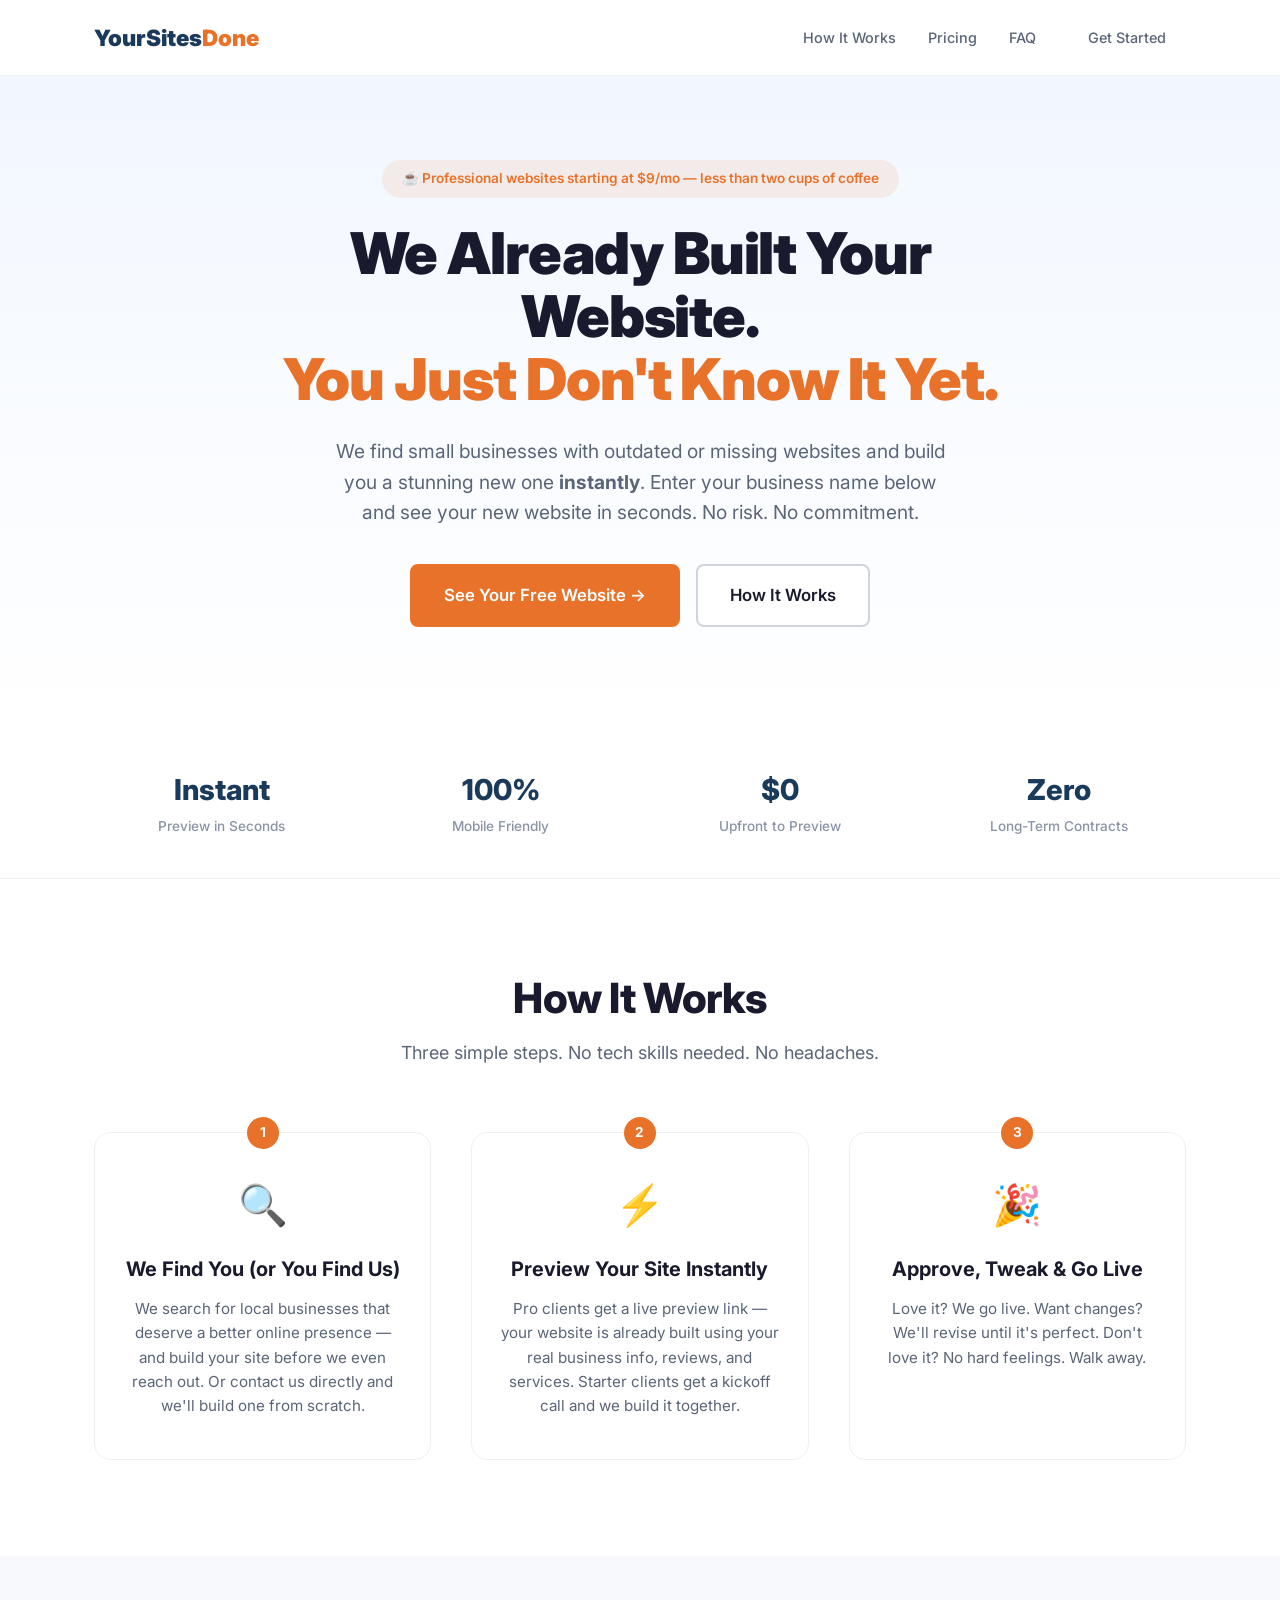
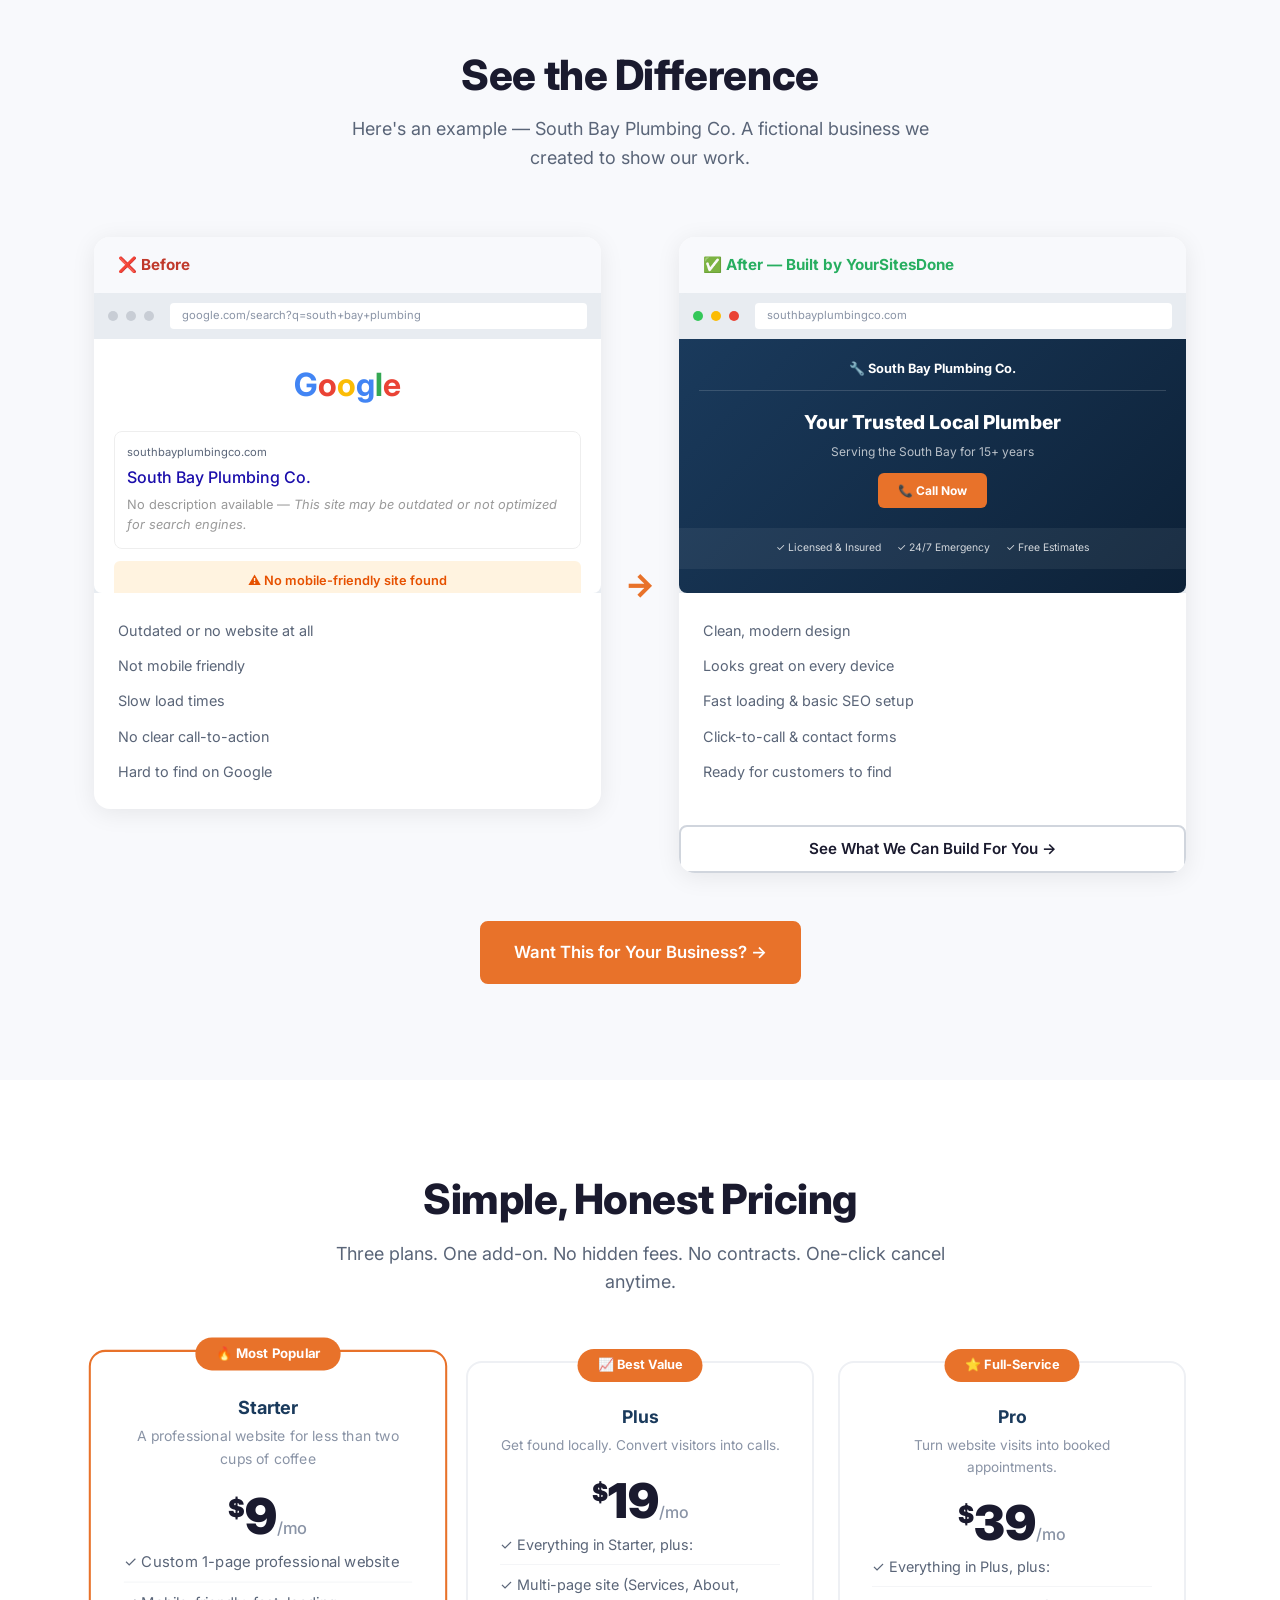
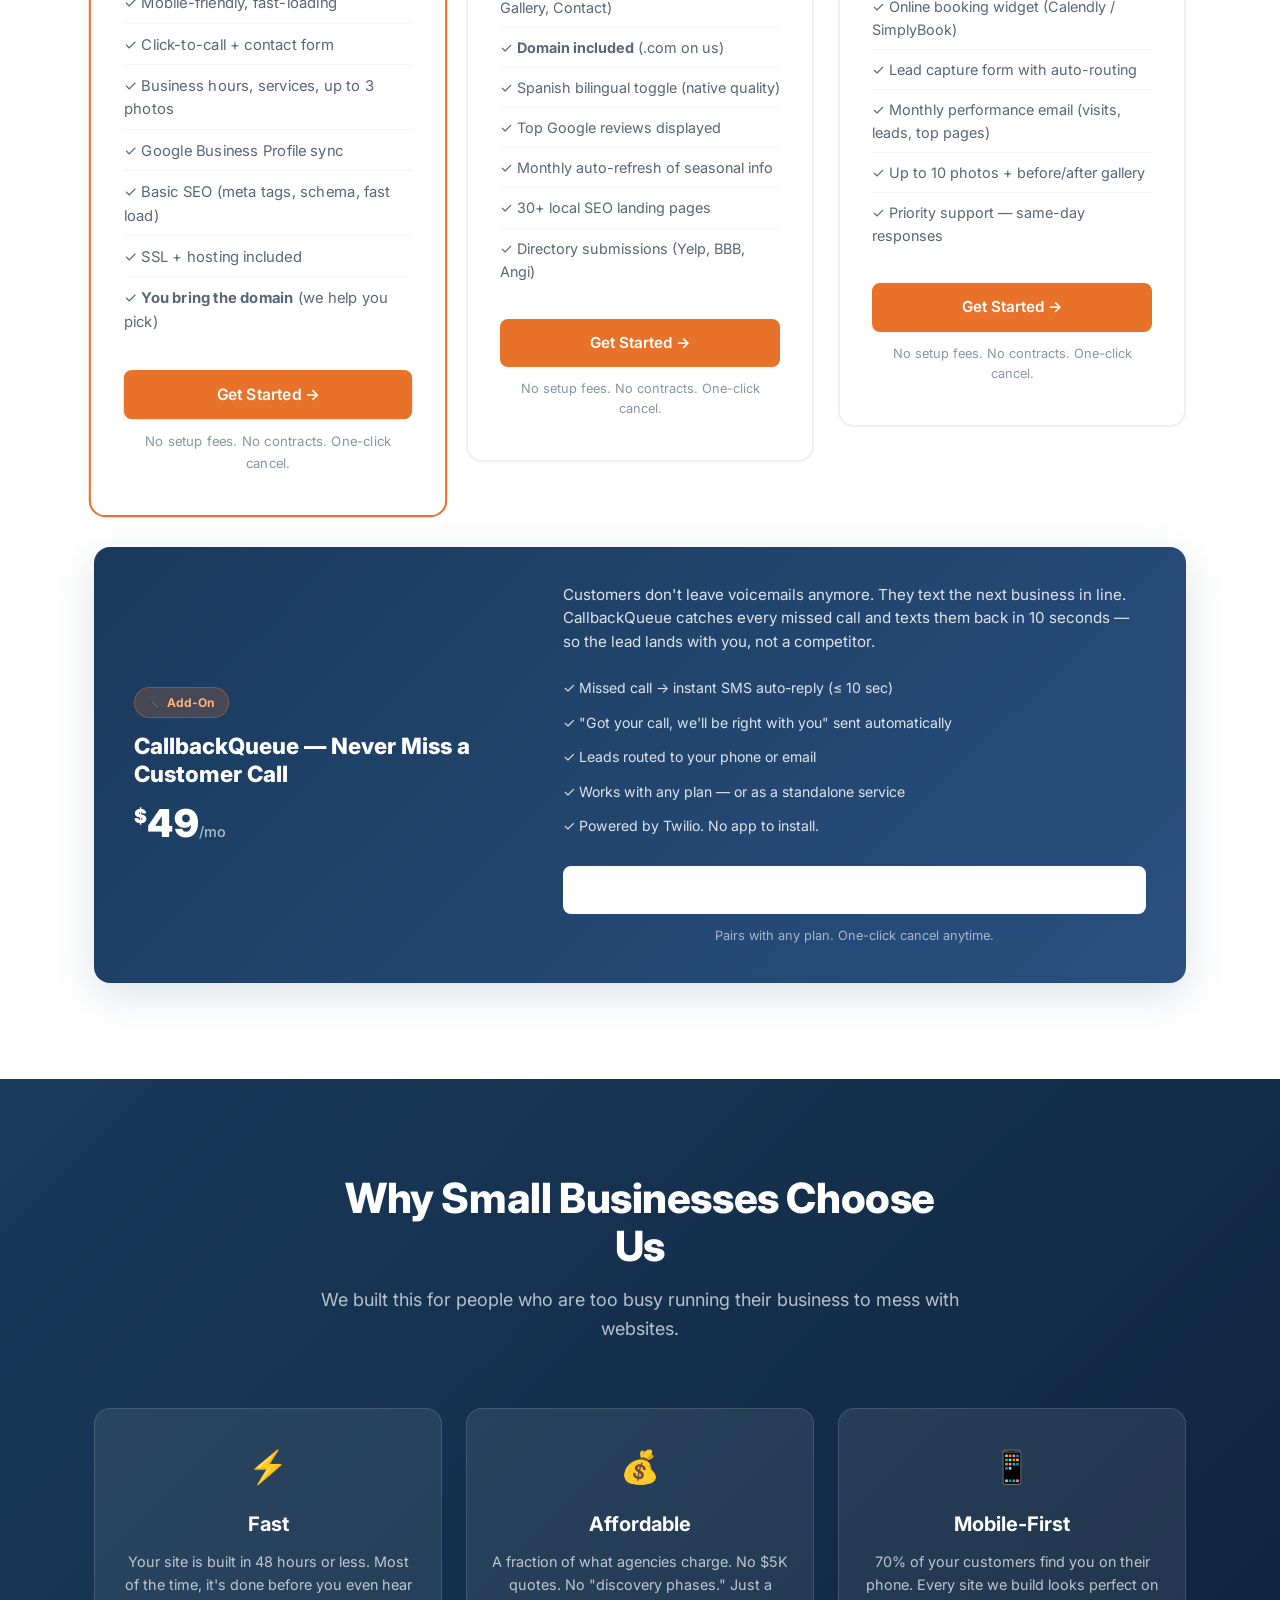
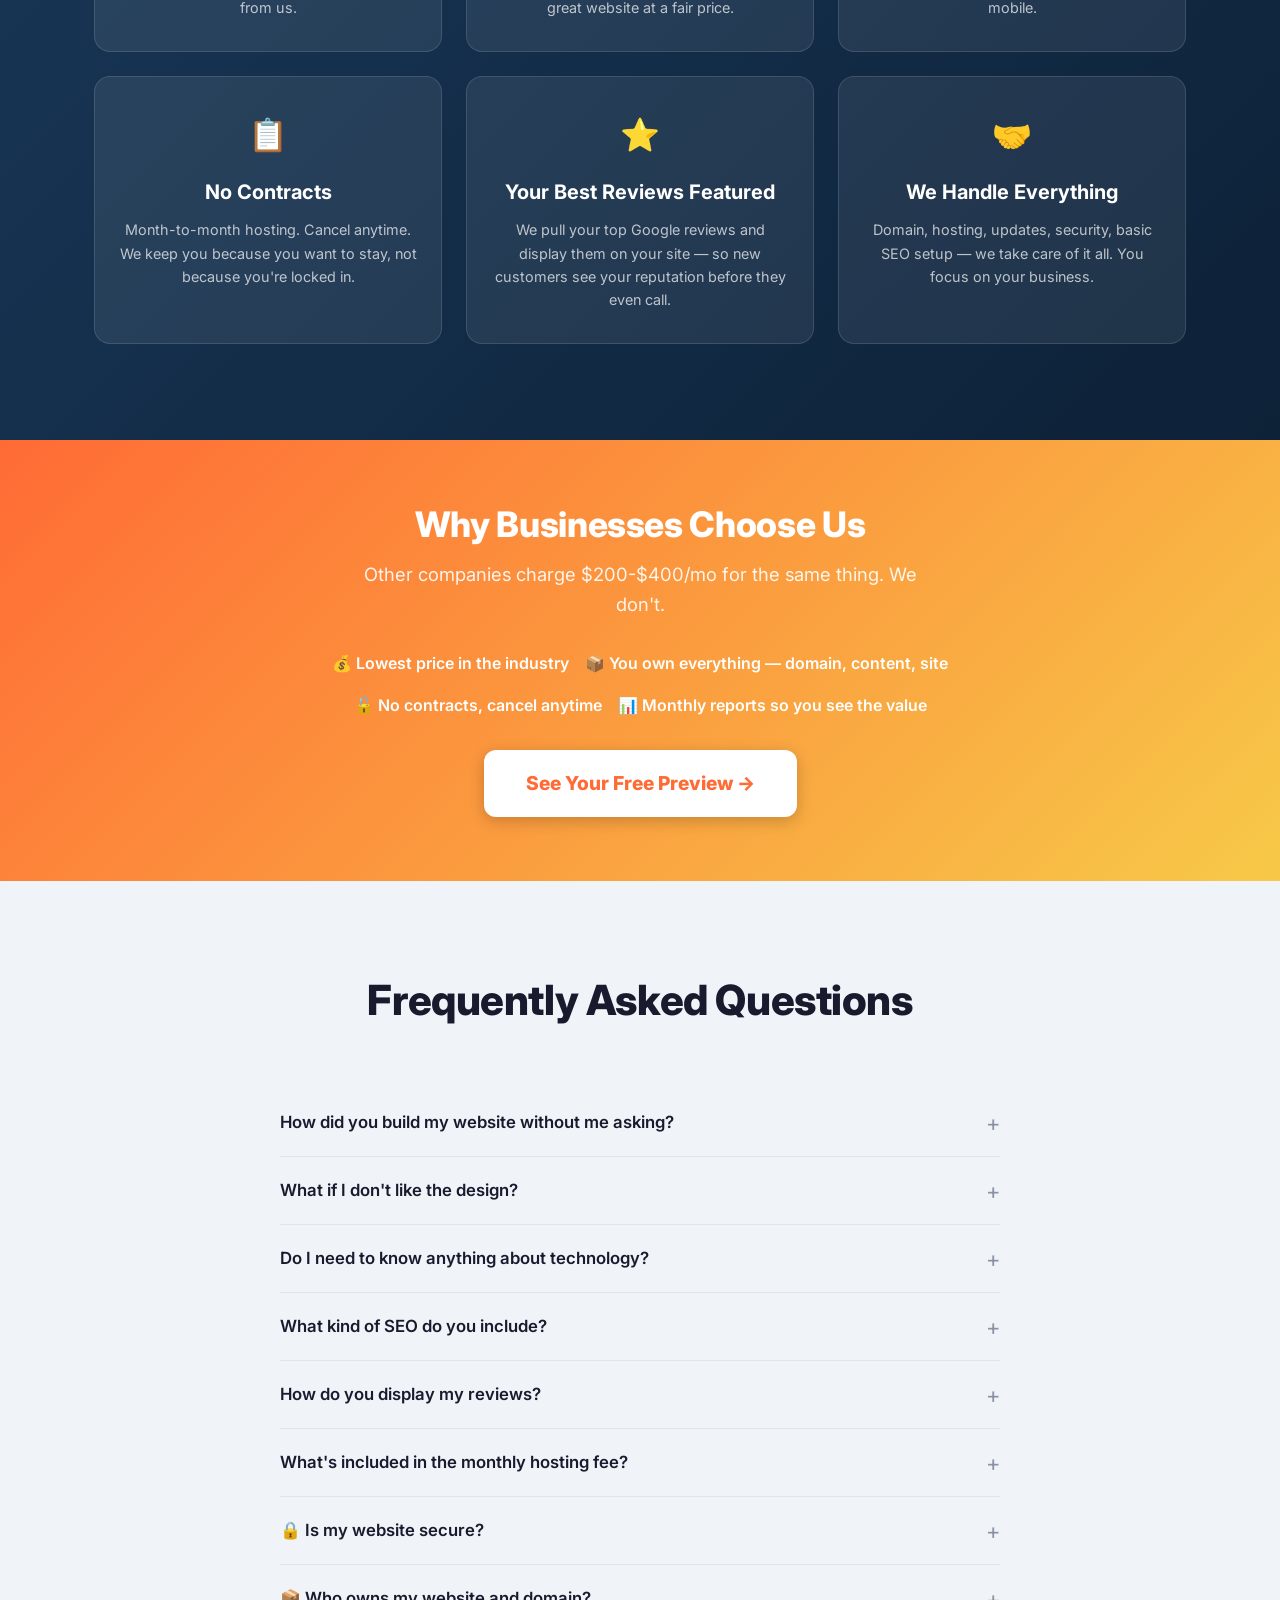
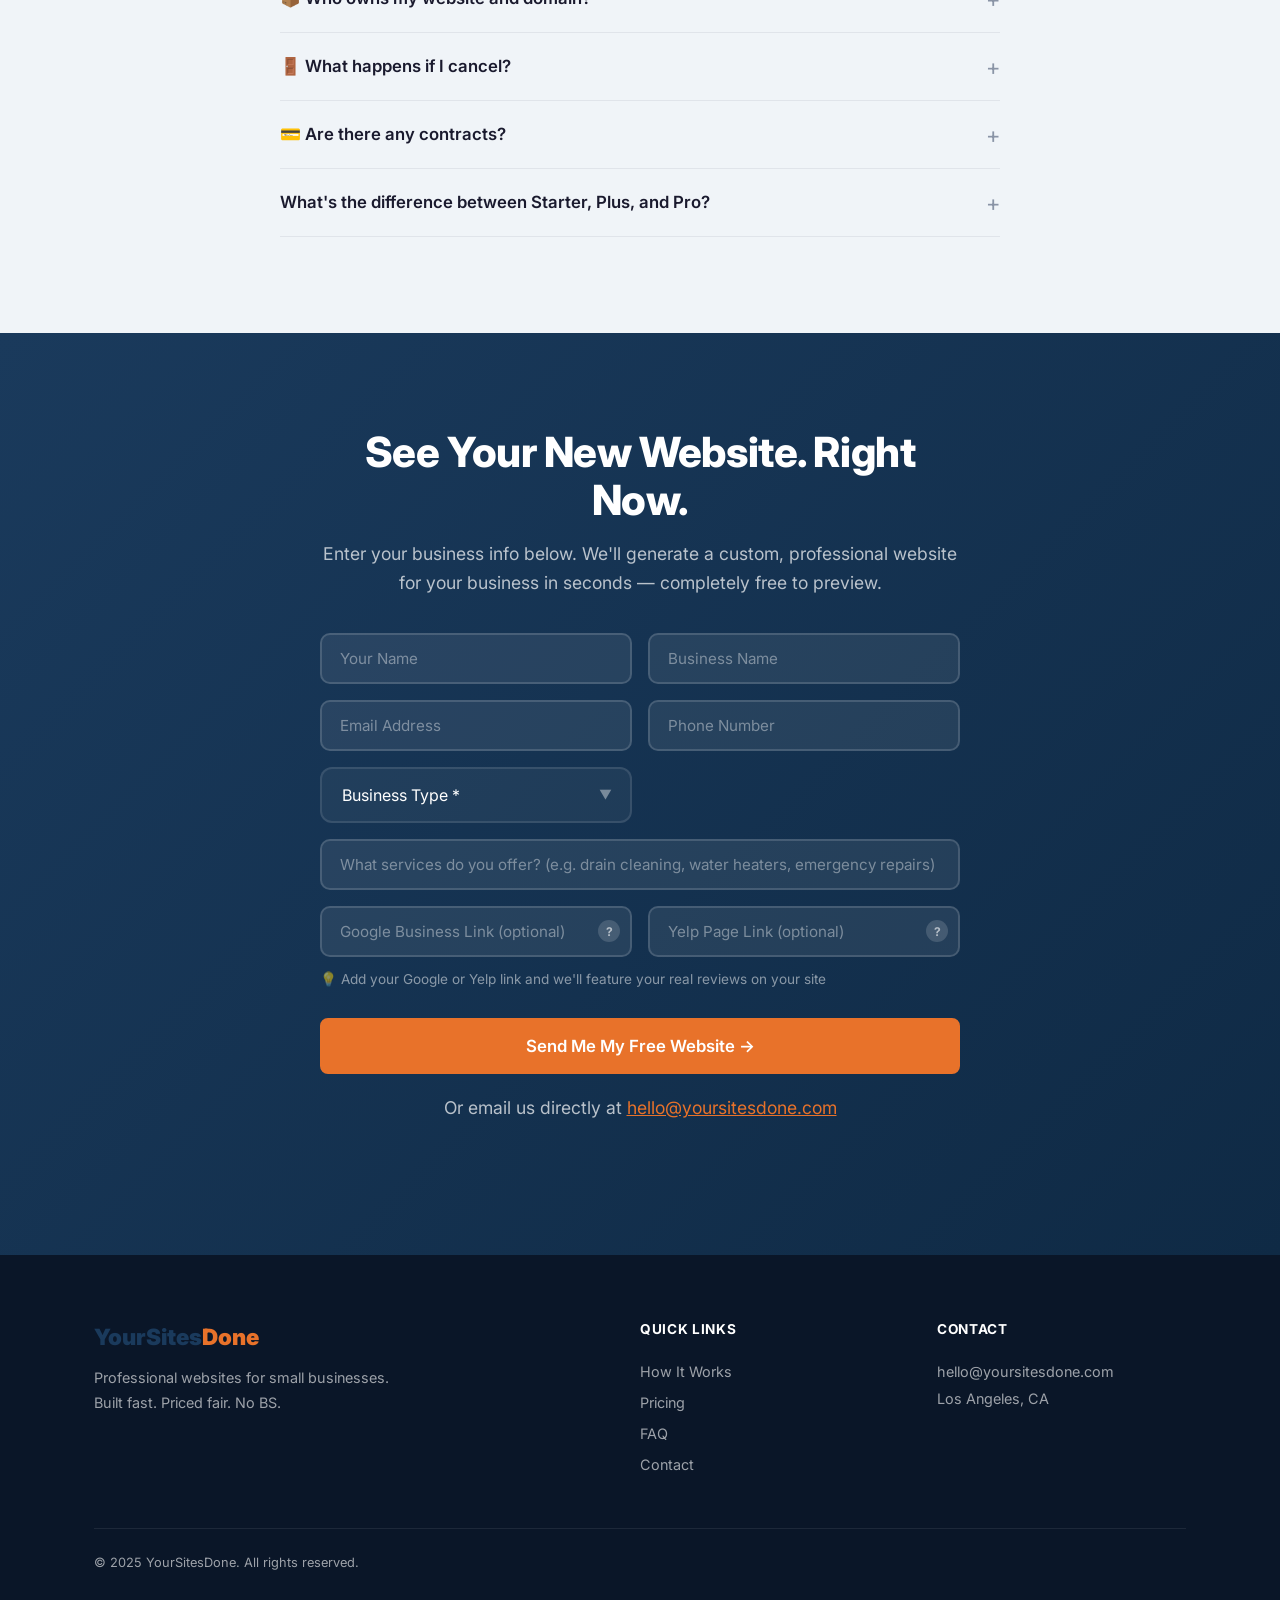
==== index.html @ c2063967 "Pricing refresh: $9 Starter / $19 Plus / $39 Pro + $49 CallbackQueue add-on - Replace old Starter $9" ====
<!DOCTYPE html>
<html lang="en">
<head>
    <meta charset="UTF-8">
    <meta name="viewport" content="width=device-width, initial-scale=1.0">
    <title>YourSitesDone — We Build Websites for Small Businesses</title>
    <meta name="description" content="We find small businesses that need better websites, build them for free, and let you decide. Plans from $9/mo. No contracts.">
    <link rel="icon" type="image/png" href="favicon.png">
    <link rel="icon" type="image/x-icon" href="favicon.ico">
    <link rel="apple-touch-icon" href="apple-touch-icon.png">
    <link rel="preconnect" href="https://fonts.googleapis.com">
    <link rel="preconnect" href="https://fonts.gstatic.com" crossorigin>
    <link href="https://fonts.googleapis.com/css2?family=Inter:wght@400;500;600;700;800;900&display=swap" rel="stylesheet">
    <link rel="stylesheet" href="style.css">
</head>
<body>
    <!-- Nav -->
    <nav class="nav">
        <div class="container nav-inner">
            <a href="#" class="logo">YourSites<span>Done</span></a>
            <div class="nav-links">
                <a href="#how-it-works">How It Works</a>
                <a href="#pricing">Pricing</a>
                <a href="#faq">FAQ</a>
                <a href="#contact" class="btn btn-sm">Get Started</a>
            </div>
            <button class="mobile-toggle" aria-label="Menu">
                <span></span><span></span><span></span>
            </button>
        </div>
    </nav>

    <!-- Hero -->
    <section class="hero">
        <div class="container">
            <div class="hero-content">
                <div class="badge">☕ Professional websites starting at $9/mo — less than two cups of coffee</div>
                <h1>We Already Built Your Website.<br><span class="highlight">You Just Don't Know It Yet.</span></h1>
                <p class="hero-sub">We find small businesses with outdated or missing websites and build you a stunning new one <strong>instantly</strong>. Enter your business name below and see your new website in seconds. No risk. No commitment.</p>
                <div class="hero-ctas">
                    <a href="#contact" class="btn btn-primary btn-lg">See Your Free Website →</a>
                    <a href="#how-it-works" class="btn btn-outline btn-lg">How It Works</a>
                </div>
                <!-- pricing note moved to pricing section -->
            </div>
        </div>
    </section>

    <!-- Social Proof Bar -->
    <section class="proof-bar">
        <div class="container">
            <div class="proof-items">
                <div class="proof-item">
                    <strong>Instant</strong>
                    <span>Preview in Seconds</span>
                </div>
                <div class="proof-item">
                    <strong>100%</strong>
                    <span>Mobile Friendly</span>
                </div>
                <div class="proof-item">
                    <strong>$0</strong>
                    <span>Upfront to Preview</span>
                </div>
                <div class="proof-item">
                    <strong>Zero</strong>
                    <span>Long-Term Contracts</span>
                </div>
            </div>
        </div>
    </section>

    <!-- How It Works -->
    <section id="how-it-works" class="section">
        <div class="container">
            <div class="section-header">
                <h2>How It Works</h2>
                <p>Three simple steps. No tech skills needed. No headaches.</p>
            </div>
            <div class="steps">
                <div class="step">
                    <div class="step-num">1</div>
                    <div class="step-icon">🔍</div>
                    <h3>We Find You (or You Find Us)</h3>
                    <p>We search for local businesses that deserve a better online presence — and build your site before we even reach out. Or contact us directly and we'll build one from scratch.</p>
                </div>
                <div class="step">
                    <div class="step-num">2</div>
                    <div class="step-icon">⚡</div>
                    <h3>Preview Your Site Instantly</h3>
                    <p>Pro clients get a live preview link — your website is already built using your real business info, reviews, and services. Starter clients get a kickoff call and we build it together.</p>
                </div>
                <div class="step">
                    <div class="step-num">3</div>
                    <div class="step-icon">🎉</div>
                    <h3>Approve, Tweak & Go Live</h3>
                    <p>Love it? We go live. Want changes? We'll revise until it's perfect. Don't love it? No hard feelings. Walk away.</p>
                </div>
            </div>
        </div>
    </section>

    <!-- Before / After -->
    <section id="example" class="section section-dark">
        <div class="container">
            <div class="section-header">
                <h2>See the Difference</h2>
                <p>Here's an example — South Bay Plumbing Co. A fictional business we created to show our work.</p>
            </div>
            <div class="before-after">
                <div class="ba-card ba-before">
                    <div class="ba-label">❌ Before</div>
                    <div class="ba-preview">
                        <div class="ba-mock-browser">
                            <div class="mock-browser-bar">
                                <span class="mock-dot"></span><span class="mock-dot"></span><span class="mock-dot"></span>
                                <div class="mock-url">google.com/search?q=south+bay+plumbing</div>
                            </div>
                            <div class="mock-browser-body mock-google">
                                <div class="mock-google-logo">G<span style="color:#EA4335">o</span><span style="color:#FBBC05">o</span><span style="color:#4285F4">g</span><span style="color:#34A853">l</span><span style="color:#EA4335">e</span></div>
                                <div class="mock-search-result">
                                    <div class="mock-result-url">southbayplumbingco.com</div>
                                    <div class="mock-result-title">South Bay Plumbing Co.</div>
                                    <div class="mock-result-desc" style="color:#999">No description available — <em>This site may be outdated or not optimized for search engines.</em></div>
                                </div>
                                <div class="mock-no-site-box">
                                    <span>⚠️</span> No mobile-friendly site found
                                </div>
                            </div>
                        </div>
                    </div>
                    <ul class="ba-list">
                        <li>Outdated or no website at all</li>
                        <li>Not mobile friendly</li>
                        <li>Slow load times</li>
                        <li>No clear call-to-action</li>
                        <li>Hard to find on Google</li>
                    </ul>
                </div>
                <div class="ba-arrow">→</div>
                <div class="ba-card ba-after">
                    <div class="ba-label">✅ After — Built by YourSitesDone</div>
                    <div class="ba-preview">
                        <div class="ba-mock-browser">
                            <div class="mock-browser-bar">
                                <span class="mock-dot" style="background:#34C759"></span><span class="mock-dot" style="background:#FBBC05"></span><span class="mock-dot" style="background:#EA4335"></span>
                                <div class="mock-url">southbayplumbingco.com</div>
                            </div>
                            <div class="mock-browser-body mock-newsite">
                                <div class="mock-site-hero">
                                    <div class="mock-site-nav">🔧 South Bay Plumbing Co.</div>
                                    <h4>Your Trusted Local Plumber</h4>
                                    <p>Serving the South Bay for 15+ years</p>
                                    <span class="mock-site-btn">📞 Call Now</span>
                                </div>
                                <div class="mock-site-features">
                                    <span>✓ Licensed & Insured</span>
                                    <span>✓ 24/7 Emergency</span>
                                    <span>✓ Free Estimates</span>
                                </div>
                            </div>
                        </div>
                    </div>
                    <ul class="ba-list">
                        <li>Clean, modern design</li>
                        <li>Looks great on every device</li>
                        <li>Fast loading & basic SEO setup</li>
                        <li>Click-to-call & contact forms</li>
                        <li>Ready for customers to find</li>
                    </ul>
                    <a href="#contact" class="btn btn-outline btn-block" style="margin-top:1rem">See What We Can Build For You →</a>
                </div>
            </div>
            <div class="ba-cta">
                <a href="#contact" class="btn btn-primary btn-lg">Want This for Your Business? →</a>
            </div>
        </div>
    </section>

    <!-- Pricing -->
    <section id="pricing" class="section">
        <div class="container">
            <div class="section-header">
                <h2>Simple, Honest Pricing</h2>
                <p>Three plans. One add-on. No hidden fees. No contracts. One-click cancel anytime.</p>
            </div>
            <div class="pricing-grid">
                <div class="price-card featured">
                    <div class="price-badge">🔥 Most Popular</div>
                    <div class="price-tier">Starter</div>
                    <div class="price-desc">A professional website for less than two cups of coffee</div>
                    <div class="price-amount"><span class="dollar">$</span>9<span class="once">/mo</span></div>
                    <ul class="price-features">
                        <li>✓ Custom 1-page professional website</li>
                        <li>✓ Mobile-friendly, fast-loading</li>
                        <li>✓ Click-to-call + contact form</li>
                        <li>✓ Business hours, services, up to 3 photos</li>
                        <li>✓ Google Business Profile sync</li>
                        <li>✓ Basic SEO (meta tags, schema, fast load)</li>
                        <li>✓ SSL + hosting included</li>
                        <li>✓ <strong>You bring the domain</strong> (we help you pick)</li>
                    </ul>
                    <a href="https://buy.stripe.com/fZudR1eDng9h3D1fwA5Ne09" class="btn btn-primary btn-block" data-plan="starter">Get Started →</a>
                    <p class="price-note">No setup fees. No contracts. One-click cancel.</p>
                </div>
                <div class="price-card">
                    <div class="price-badge">📈 Best Value</div>
                    <div class="price-tier">Plus</div>
                    <div class="price-desc">Get found locally. Convert visitors into calls.</div>
                    <div class="price-amount"><span class="dollar">$</span>19<span class="once">/mo</span></div>
                    <ul class="price-features">
                        <li>✓ Everything in Starter, plus:</li>
                        <li>✓ Multi-page site (Services, About, Gallery, Contact)</li>
                        <li>✓ <strong>Domain included</strong> (.com on us)</li>
                        <li>✓ Spanish bilingual toggle (native quality)</li>
                        <li>✓ Top Google reviews displayed</li>
                        <li>✓ Monthly auto-refresh of seasonal info</li>
                        <li>✓ 30+ local SEO landing pages</li>
                        <li>✓ Directory submissions (Yelp, BBB, Angi)</li>
                    </ul>
                    <a href="#contact" class="btn btn-primary btn-block" data-plan="plus">Get Started →</a>
                    <p class="price-note">No setup fees. No contracts. One-click cancel.</p>
                </div>
                <div class="price-card">
                    <div class="price-badge">⭐ Full-Service</div>
                    <div class="price-tier">Pro</div>
                    <div class="price-desc">Turn website visits into booked appointments.</div>
                    <div class="price-amount"><span class="dollar">$</span>39<span class="once">/mo</span></div>
                    <ul class="price-features">
                        <li>✓ Everything in Plus, plus:</li>
                        <li>✓ Online booking widget (Calendly / SimplyBook)</li>
                        <li>✓ Lead capture form with auto-routing</li>
                        <li>✓ Monthly performance email (visits, leads, top pages)</li>
                        <li>✓ Up to 10 photos + before/after gallery</li>
                        <li>✓ Priority support — same-day responses</li>
                    </ul>
                    <a href="#contact" class="btn btn-primary btn-block" data-plan="pro">Get Started →</a>
                    <p class="price-note">No setup fees. No contracts. One-click cancel.</p>
                </div>
            </div>

            <!-- Add-on: CallbackQueue -->
            <div class="addon-card">
                <div class="addon-header">
                    <div class="addon-badge">📞 Add-On</div>
                    <div class="addon-title">CallbackQueue — Never Miss a Customer Call</div>
                    <div class="addon-amount"><span class="dollar">$</span>49<span class="once">/mo</span></div>
                </div>
                <div class="addon-body">
                    <p class="addon-desc">Customers don't leave voicemails anymore. They text the next business in line. CallbackQueue catches every missed call and texts them back in 10 seconds — so the lead lands with you, not a competitor.</p>
                    <ul class="addon-features">
                        <li>✓ Missed call → instant SMS auto-reply (≤ 10 sec)</li>
                        <li>✓ "Got your call, we'll be right with you" sent automatically</li>
                        <li>✓ Leads routed to your phone or email</li>
                        <li>✓ Works with any plan — or as a standalone service</li>
                        <li>✓ Powered by Twilio. No app to install.</li>
                    </ul>
                    <a href="#contact" class="btn btn-outline btn-block" data-plan="callbackqueue">Add CallbackQueue →</a>
                    <p class="price-note">Pairs with any plan. One-click cancel anytime.</p>
                </div>
            </div>
        </div>
    </section>

    <!-- Why Us -->
    <section class="section section-blue">
        <div class="container">
            <div class="section-header light">
                <h2>Why Small Businesses Choose Us</h2>
                <p>We built this for people who are too busy running their business to mess with websites.</p>
            </div>
            <div class="why-grid">
                <div class="why-card">
                    <div class="why-icon">⚡</div>
                    <h3>Fast</h3>
                    <p>Your site is built in 48 hours or less. Most of the time, it's done before you even hear from us.</p>
                </div>
                <div class="why-card">
                    <div class="why-icon">💰</div>
                    <h3>Affordable</h3>
                    <p>A fraction of what agencies charge. No $5K quotes. No "discovery phases." Just a great website at a fair price.</p>
                </div>
                <div class="why-card">
                    <div class="why-icon">📱</div>
                    <h3>Mobile-First</h3>
                    <p>70% of your customers find you on their phone. Every site we build looks perfect on mobile.</p>
                </div>
                <div class="why-card">
                    <div class="why-icon">📋</div>
                    <h3>No Contracts</h3>
                    <p>Month-to-month hosting. Cancel anytime. We keep you because you want to stay, not because you're locked in.</p>
                </div>
                <div class="why-card">
                    <div class="why-icon">⭐</div>
                    <h3>Your Best Reviews Featured</h3>
                    <p>We pull your top Google reviews and display them on your site — so new customers see your reputation before they even call.</p>
                </div>
                <div class="why-card">
                    <div class="why-icon">🤝</div>
                    <h3>We Handle Everything</h3>
                    <p>Domain, hosting, updates, security, basic SEO setup — we take care of it all. You focus on your business.</p>
                </div>
            </div>
        </div>
    </section>

    <!-- Why YSD -->
    <section class="section section-cta" id="why-ysd" style="background: linear-gradient(135deg, #ff6b35 0%, #f7c948 100%); padding: 4rem 0;">
        <div class="container">
            <div style="text-align:center; max-width: 800px; margin: 0 auto;">
                <h2 style="color: #fff; font-size: 2.2rem; margin-bottom: 1rem;">Why Businesses Choose Us</h2>
                <p style="color: rgba(255,255,255,0.9); font-size: 1.15rem; max-width: 600px; margin: 0 auto 2rem;">Other companies charge $200-$400/mo for the same thing. We don't.</p>

                <ul style="list-style: none; padding: 0; display: flex; flex-wrap: wrap; justify-content: center; gap: 1rem; margin-bottom: 2rem;">
                    <li style="color: #fff; font-weight: 600; font-size: 1rem;">💰 Lowest price in the industry</li>
                    <li style="color: #fff; font-weight: 600; font-size: 1rem;">📦 You own everything — domain, content, site</li>
                    <li style="color: #fff; font-weight: 600; font-size: 1rem;">🔓 No contracts, cancel anytime</li>
                    <li style="color: #fff; font-weight: 600; font-size: 1rem;">📊 Monthly reports so you see the value</li>
                </ul>

                <a href="#contact" class="btn btn-lg" style="background: #fff; color: #ff6b35; font-weight: 800; font-size: 1.2rem; padding: 1rem 2.5rem; border-radius: 12px; text-decoration: none; display: inline-block; box-shadow: 0 4px 16px rgba(0,0,0,0.2);">See Your Free Preview →</a>
            </div>
        </div>
    </section>

    <!-- FAQ -->
    <section id="faq" class="section section-light">
        <div class="container">
            <div class="section-header">
                <h2>Frequently Asked Questions</h2>
            </div>
            <div class="faq-list">
                <div class="faq-item">
                    <button class="faq-q">How did you build my website without me asking?</button>
                    <div class="faq-a">
                        <p>We use publicly available information — your business name, address, phone number, services, and photos — to build a professional site. Think of it as a free sample. If you love it, it's yours. If not, no worries.</p>
                    </div>
                </div>
                <div class="faq-item">
                    <button class="faq-q">What if I don't like the design?</button>
                    <div class="faq-a">
                        <p>We'll revise it until you're happy. Every plan includes revisions before you go live. We want you to love your site.</p>
                    </div>
                </div>
                <div class="faq-item">
                    <button class="faq-q">Do I need to know anything about technology?</button>
                    <div class="faq-a">
                        <p>Nope. We handle absolutely everything — domain, hosting, email, updates, security. You just tell us if you want to change anything and we do it.</p>
                    </div>
                </div>
                <div class="faq-item">
                    <button class="faq-q">What kind of SEO do you include?</button>
                    <div class="faq-a">
                        <p>We set up the fundamentals: proper meta tags, mobile-friendly design, fast load times, and Google Business profile optimization. This gives you a solid foundation to be found locally. We don't run ongoing SEO campaigns — but for most small businesses, getting the basics right makes a huge difference.</p>
                    </div>
                </div>
                <div class="faq-item">
                    <button class="faq-q">How do you display my reviews?</button>
                    <div class="faq-a">
                        <p>We pull your best Google reviews and feature them right on your website. Starter plan auto-displays your top 5-star reviews. Pro plan lets you hand-pick exactly which reviews to show.</p>
                    </div>
                </div>
                <div class="faq-item">
                    <button class="faq-q">What's included in the monthly hosting fee?</button>
                    <div class="faq-a">
                        <p>Hosting, SSL security certificate, uptime monitoring, backups, basic content updates, and ongoing support. Everything you need to keep your site running smoothly.</p>
                    </div>
                </div>
                <div class="faq-item">
                    <button class="faq-q">🔒 Is my website secure?</button>
                    <div class="faq-a">
                        <p>Yes. Every site includes SSL encryption (the padlock in your browser) and is hosted on enterprise-grade infrastructure. We don't store your customers' data on the site — contact form submissions go straight to your email.</p>
                    </div>
                </div>
                <div class="faq-item">
                    <button class="faq-q">📦 Who owns my website and domain?</button>
                    <div class="faq-a">
                        <p><strong>You do.</strong> Your domain, your content, your Google Business listing — everything is in your name. If you brought your own domain, it stays yours. If we registered one for you, we transfer it to your name.</p>
                    </div>
                </div>
                <div class="faq-item">
                    <button class="faq-q">🚪 What happens if I cancel?</button>
                    <div class="faq-a">
                        <p>We export your full site files and content and hand everything over. Your domain transfers back to you. You can take it to any developer. <strong>No hostage games, no lock-in, no disappearing websites.</strong> We'd rather earn your business every month than trap you into staying.</p>
                    </div>
                </div>
                <div class="faq-item">
                    <button class="faq-q">💳 Are there any contracts?</button>
                    <div class="faq-a">
                        <p>No contracts. Month-to-month. Cancel anytime with no fees. We believe if you're paying us, it should be because we're earning it — not because you're locked in.</p>
                    </div>
                </div>
                <div class="faq-item">
                    <button class="faq-q">What's the difference between Starter, Plus, and Pro?</button>
                    <div class="faq-a">
                        <p><strong>Starter ($9/mo)</strong> — a single-page professional website with mobile design, contact form, click-to-call, business hours, up to 3 photos, Google Business Profile sync, basic SEO, and SSL hosting. You bring your own domain (we'll help you pick one for ~$11/yr from Namecheap).</p>
                        <p><strong>Plus ($19/mo)</strong> — everything in Starter, plus a multi-page site (Services, About, Gallery, Contact), domain included, Spanish bilingual toggle, top Google reviews displayed, monthly auto-refresh of seasonal info, 30+ local SEO landing pages, and directory submissions (Yelp, BBB, Angi).</p>
                        <p><strong>Pro ($39/mo)</strong> — everything in Plus, plus online booking widget (Calendly or SimplyBook), lead capture form with auto-routing, monthly performance email (visits, leads, top pages), up to 10 photos with before/after gallery, and priority same-day support.</p>
                        <p><strong>CallbackQueue ($49/mo, optional add-on)</strong> — a separate service that catches missed calls and texts customers back in 10 seconds. Pairs with any plan or works standalone.</p>
                    </div>
                </div>
            </div>
        </div>
    </section>

    <!-- CTA -->
    <section id="contact" class="section section-cta">
        <div class="container">
            <div class="cta-content">
                <div id="planBanner" style="display:none;background:rgba(249,115,22,0.15);border:2px solid #f97316;border-radius:12px;padding:16px 24px;margin-bottom:24px;text-align:center;">
                    <p id="planBannerText" style="font-size:1.1rem;font-weight:700;color:#f97316;margin:0;"></p>
                </div>
                <h2 id="formHeading">See Your New Website. Right Now.</h2>
                <p id="formSubheading">Enter your business info below. We'll generate a custom, professional website for your business in seconds — completely free to preview.</p>
                <form class="contact-form" id="contactForm">
                    <div class="form-row">
                        <input type="text" name="name" placeholder="Your Name" required>
                        <input type="text" name="business" placeholder="Business Name" required>
                    </div>
                    <div class="form-row">
                        <input type="email" name="email" placeholder="Email Address" required>
                        <input type="tel" name="phone" placeholder="Phone Number" required>
                    </div>
                    <div class="form-row">
                        <div style="position:relative;width:100%">
                            <select name="business_type" required style="width:100%;padding:1rem 1.25rem;border:2px solid rgba(255,255,255,0.1);border-radius:12px;background:rgba(255,255,255,0.05);color:#fff;font-size:1rem;font-family:inherit;appearance:none;-webkit-appearance:none;cursor:pointer;">
                                <option value="" disabled selected style="color:#999">Business Type *</option>
                                <option value="Auto Repair">Auto Repair / Mechanic</option>
                                <option value="Carpet Cleaning">Carpet Cleaning</option>
                                <option value="Catering">Catering</option>
                                <option value="Cleaning">Cleaning / Janitorial</option>
                                <option value="Concrete">Concrete / Masonry</option>
                                <option value="Contractor">Contractor / General</option>
                                <option value="Deck & Patio">Deck & Patio</option>
                                <option value="Demolition">Demolition</option>
                                <option value="Drywall">Drywall</option>
                                <option value="Electrical">Electrical</option>
                                <option value="Fencing">Fencing</option>
                                <option value="Flooring">Flooring</option>
                                <option value="Garage Door">Garage Door</option>
                                <option value="Glass & Window">Glass & Window</option>
                                <option value="Gutter">Gutter Cleaning / Install</option>
                                <option value="Handyman">Handyman</option>
                                <option value="Hauling & Junk Removal">Hauling & Junk Removal</option>
                                <option value="HVAC">HVAC</option>
                                <option value="Insulation">Insulation</option>
                                <option value="Landscaping">Landscaping / Lawn Care</option>
                                <option value="Locksmith">Locksmith</option>
                                <option value="Moving">Moving Company</option>
                                <option value="Painting">Painting</option>
                                <option value="Pest Control">Pest Control</option>
                                <option value="Plumbing">Plumbing</option>
                                <option value="Pool Service">Pool Service</option>
                                <option value="Pressure Washing">Pressure Washing</option>
                                <option value="Remodeling">Remodeling / Renovation</option>
                                <option value="Roofing">Roofing</option>
                                <option value="Security">Security / Alarm</option>
                                <option value="Solar">Solar</option>
                                <option value="Tree Service">Tree Service</option>
                                <option value="Towing">Towing</option>
                                <option value="Welding">Welding</option>
                                <option value="Window Tinting">Window Tinting</option>
                                <option value="Other">Other</option>
                            </select>
                            <span style="position:absolute;right:1.25rem;top:50%;transform:translateY(-50%);color:rgba(255,255,255,0.4);pointer-events:none;font-size:0.8rem;">▼</span>
                        </div>
                        <input type="text" name="business_type_other" id="businessTypeOther" placeholder="What type of business?" style="display:none;">
                    </div>
                    <input type="text" name="services" placeholder="What services do you offer? (e.g. drain cleaning, water heaters, emergency repairs)" required>
                    <div class="form-row">
                        <div style="position:relative;width:100%">
                            <input type="url" name="google_link" placeholder="Google Business Link (optional)">
                            <span class="form-tooltip" tabindex="0" aria-label="How to find your Google Business link">?
                                <span class="form-tooltip-text">Search your business name on Google → Click your listing → Click "Share" → Copy the link. It usually looks like google.com/maps/place/...</span>
                            </span>
                        </div>
                        <div style="position:relative;width:100%">
                            <input type="url" name="yelp_link" placeholder="Yelp Page Link (optional)">
                            <span class="form-tooltip" tabindex="0" aria-label="How to find your Yelp link">?
                                <span class="form-tooltip-text">Go to yelp.com → Search your business name → Click on your page → Copy the URL from your browser's address bar.</span>
                            </span>
                        </div>
                    </div>
                    <p style="color:rgba(255,255,255,0.5);font-size:0.85rem;margin:-0.25rem 0 0.75rem;text-align:left;">💡 Add your Google or Yelp link and we'll feature your real reviews on your site</p>
                    <div style="position:absolute;left:-9999px;top:-9999px;">
                        <input type="text" name="website_url" tabindex="-1" autocomplete="off">
                    </div>
                    <input type="hidden" name="_template" value="box">
                    <input type="hidden" name="_captcha" value="false">
                    <button type="submit" class="btn btn-primary btn-lg btn-block">Send Me My Free Website →</button>
                </form>
                <p class="form-note">Or email us directly at <a href="mailto:hello@yoursitesdone.com">hello@yoursitesdone.com</a></p>
            </div>
        </div>
    </section>

    <!-- Footer -->
    <footer class="footer">
        <div class="container">
            <div class="footer-inner">
                <div class="footer-brand">
                    <a href="#" class="logo">YourSites<span>Done</span></a>
                    <p>Professional websites for small businesses.<br>Built fast. Priced fair. No BS.</p>
                </div>
                <div class="footer-links">
                    <h4>Quick Links</h4>
                    <a href="#how-it-works">How It Works</a>
                    <a href="#pricing">Pricing</a>
                    <a href="#faq">FAQ</a>
                    <a href="#contact">Contact</a>
                </div>
                <div class="footer-links">
                    <h4>Contact</h4>
                    <a href="mailto:hello@yoursitesdone.com">hello@yoursitesdone.com</a>
                    <p>Los Angeles, CA</p>
                </div>
            </div>
            <div class="footer-bottom">
                <p>&copy; 2025 YourSitesDone. All rights reserved.</p>
            </div>
        </div>
    </footer>

    <script src="script.js"></script>
</body>
</html>
---- style.css ----
/* === Reset & Base === */
*, *::before, *::after { box-sizing: border-box; margin: 0; padding: 0; }
html { scroll-behavior: smooth; }
body {
    font-family: 'Inter', -apple-system, BlinkMacSystemFont, sans-serif;
    color: #1a1a2e;
    line-height: 1.6;
    background: #fff;
    -webkit-font-smoothing: antialiased;
}
img { max-width: 100%; display: block; }
a { text-decoration: none; color: inherit; }
ul { list-style: none; }

/* === Layout === */
.container { max-width: 1140px; margin: 0 auto; padding: 0 24px; }
.section { padding: 96px 0; }
.section-dark { background: #f8f9fc; }
.section-light { background: #f0f4f8; }
.section-blue { background: linear-gradient(135deg, #1a3a5c 0%, #0d2137 100%); color: #fff; }
.section-cta { background: linear-gradient(135deg, #1a3a5c 0%, #0f2a45 100%); color: #fff; }

/* === Typography === */
h1 { font-size: clamp(2.2rem, 5vw, 3.6rem); font-weight: 900; line-height: 1.1; letter-spacing: -0.02em; }
h2 { font-size: clamp(1.8rem, 3.5vw, 2.6rem); font-weight: 800; line-height: 1.15; letter-spacing: -0.01em; }
h3 { font-size: 1.25rem; font-weight: 700; }
.section-header { text-align: center; max-width: 640px; margin: 0 auto 64px; }
.section-header p { margin-top: 16px; font-size: 1.125rem; color: #5a6578; }
.section-header.light p { color: rgba(255,255,255,0.7); }
.highlight { color: #e8722a; }

/* === Buttons === */
.btn {
    display: inline-flex; align-items: center; justify-content: center;
    font-weight: 600; border-radius: 8px; cursor: pointer;
    transition: all 0.2s ease; border: 2px solid transparent;
    font-size: 0.95rem; padding: 10px 24px; font-family: inherit;
}
.btn-sm { padding: 8px 18px; font-size: 0.875rem; }
.btn-lg { padding: 16px 32px; font-size: 1.05rem; }
.btn-block { width: 100%; }
.btn-primary { background: #e8722a; color: #fff; border-color: #e8722a; }
.btn-primary:hover { background: #d4631f; border-color: #d4631f; transform: translateY(-1px); box-shadow: 0 4px 16px rgba(232,114,42,0.3); }
.btn-outline { border-color: #d0d5dd; color: #1a1a2e; background: #fff; }
.btn-outline:hover { border-color: #1a3a5c; color: #1a3a5c; }
.section-blue .btn-outline, .section-cta .btn-outline { border-color: rgba(255,255,255,0.3); color: #fff; background: transparent; }
.section-blue .btn-outline:hover, .section-cta .btn-outline:hover { border-color: #fff; }

/* === Nav === */
.nav {
    position: fixed; top: 0; left: 0; right: 0; z-index: 100;
    background: rgba(255,255,255,0.95); backdrop-filter: blur(12px);
    border-bottom: 1px solid rgba(0,0,0,0.06);
    padding: 16px 0;
}
.nav-inner { display: flex; align-items: center; justify-content: space-between; }
.logo { font-size: 1.4rem; font-weight: 900; color: #1a3a5c; }
.logo span { color: #e8722a; }
.nav-links { display: flex; align-items: center; gap: 32px; }
.nav-links a { font-size: 0.9rem; font-weight: 500; color: #5a6578; transition: color 0.2s; }
.nav-links a:hover { color: #1a3a5c; }
.mobile-toggle { display: none; background: none; border: none; cursor: pointer; width: 28px; height: 20px; position: relative; }
.mobile-toggle span { display: block; width: 100%; height: 2px; background: #1a1a2e; position: absolute; left: 0; transition: 0.3s; }
.mobile-toggle span:nth-child(1) { top: 0; }
.mobile-toggle span:nth-child(2) { top: 9px; }
.mobile-toggle span:nth-child(3) { top: 18px; }

/* === Hero === */
.hero {
    padding: 160px 0 100px;
    background: linear-gradient(180deg, #f0f6ff 0%, #fff 100%);
    text-align: center;
}
.hero-content { max-width: 780px; margin: 0 auto; }
.badge {
    display: inline-block; padding: 8px 20px; border-radius: 100px;
    background: rgba(232,114,42,0.1); color: #e8722a;
    font-size: 0.85rem; font-weight: 600; margin-bottom: 24px;
}
.hero-sub { font-size: 1.2rem; color: #5a6578; margin: 24px 0 36px; max-width: 620px; margin-left: auto; margin-right: auto; }
.hero-ctas { display: flex; gap: 16px; justify-content: center; flex-wrap: wrap; }
.hero-note { margin-top: 20px; font-size: 0.85rem; color: #8a94a6; }

/* === Proof Bar === */
.proof-bar { padding: 40px 0; background: #fff; border-bottom: 1px solid #eef0f4; }
.proof-items { display: grid; grid-template-columns: repeat(4, 1fr); gap: 24px; text-align: center; }
.proof-item strong { display: block; font-size: 1.8rem; font-weight: 800; color: #1a3a5c; }
.proof-item span { font-size: 0.85rem; color: #8a94a6; font-weight: 500; }

/* === Steps === */
.steps { display: grid; grid-template-columns: repeat(3, 1fr); gap: 40px; }
.step {
    text-align: center; padding: 40px 28px;
    background: #fff; border-radius: 16px;
    border: 1px solid #eef0f4;
    transition: transform 0.2s, box-shadow 0.2s;
    position: relative;
}
.step:hover { transform: translateY(-4px); box-shadow: 0 12px 40px rgba(0,0,0,0.06); }
.step-num {
    position: absolute; top: -16px; left: 50%; transform: translateX(-50%);
    width: 32px; height: 32px; border-radius: 50%;
    background: #e8722a; color: #fff; font-weight: 700; font-size: 0.85rem;
    display: flex; align-items: center; justify-content: center;
}
.step-icon { font-size: 2.5rem; margin-bottom: 16px; }
.step h3 { margin-bottom: 12px; }
.step p { font-size: 0.95rem; color: #5a6578; }

/* === Before / After === */
.before-after { display: grid; grid-template-columns: 1fr auto 1fr; gap: 24px; align-items: start; }
.ba-arrow { font-size: 2rem; color: #e8722a; font-weight: 800; align-self: center; padding-top: 60px; }
.ba-card { background: #fff; border-radius: 16px; overflow: hidden; box-shadow: 0 4px 24px rgba(0,0,0,0.08); }
.ba-label { padding: 16px 24px; font-weight: 700; font-size: 0.95rem; background: #f8f9fc; }
.ba-before .ba-label { color: #c0392b; }
.ba-after .ba-label { color: #27ae60; }
.ba-preview { height: 300px; overflow: hidden; position: relative; background: #e8ecf1; }
.ba-preview iframe { width: 200%; height: 200%; border: none; transform: scale(0.5); transform-origin: top left; pointer-events: none; }
.ba-list { padding: 20px 24px; }
.ba-list li { padding: 6px 0; font-size: 0.9rem; color: #5a6578; }
.ba-cta { text-align: center; margin-top: 48px; }

/* Old site placeholder */
.ba-oldsite { padding: 24px; }
.old-header { width: 60%; height: 24px; background: #c8cdd5; border-radius: 4px; margin-bottom: 20px; }
.old-text { width: 100%; height: 12px; background: #d5dae2; border-radius: 3px; margin-bottom: 10px; }
.old-text.short { width: 40%; }
.old-text.medium { width: 70%; }
.old-block { width: 100%; height: 80px; background: #d0d5dd; border-radius: 6px; margin: 16px 0; }

/* === Pricing === */
.pricing-grid { display: grid; grid-template-columns: repeat(3, 1fr); gap: 24px; align-items: start; }
.price-card {
    background: #fff; border-radius: 16px; padding: 40px 32px;
    border: 2px solid #eef0f4; text-align: center;
    transition: transform 0.2s, box-shadow 0.2s;
    position: relative;
}
.price-card:hover { transform: translateY(-4px); box-shadow: 0 12px 40px rgba(0,0,0,0.08); }
.price-card.featured { border-color: #e8722a; transform: scale(1.03); }
.price-card.featured:hover { transform: scale(1.03) translateY(-4px); }
.price-badge {
    position: absolute; top: -14px; left: 50%; transform: translateX(-50%);
    background: #e8722a; color: #fff; font-size: 0.8rem; font-weight: 700;
    padding: 6px 20px; border-radius: 100px;
}
.price-tier { font-size: 1.1rem; font-weight: 700; color: #1a3a5c; margin-bottom: 4px; }
.price-desc { font-size: 0.85rem; color: #8a94a6; margin-bottom: 20px; }
.price-amount { font-size: 3rem; font-weight: 900; color: #1a1a2e; line-height: 1; }
.dollar { font-size: 1.5rem; vertical-align: super; }
.once { font-size: 1rem; font-weight: 500; color: #8a94a6; }
.price-monthly { font-size: 1rem; color: #e8722a; font-weight: 600; margin: 8px 0 24px; }
.price-features { text-align: left; margin-bottom: 28px; }
.price-features li { padding: 8px 0; font-size: 0.9rem; color: #5a6578; border-bottom: 1px solid #f4f5f7; }
.price-features li:last-child { border: none; }
.price-note { font-size: 0.78rem; color: #8a94a6; margin-top: 12px; text-align: center; }

/* === Add-on (CallbackQueue) === */
.addon-card {
    margin-top: 40px;
    background: linear-gradient(135deg, #1a3a5c 0%, #2a5080 100%);
    color: #fff;
    border-radius: 16px;
    padding: 36px 40px;
    display: grid;
    grid-template-columns: 1fr 1.5fr;
    gap: 40px;
    align-items: center;
    box-shadow: 0 12px 40px rgba(26,58,92,0.15);
}
.addon-header { text-align: left; }
.addon-badge {
    display: inline-block;
    background: rgba(232,114,42,0.2); color: #ffb37a;
    border: 1px solid rgba(232,114,42,0.4);
    font-size: 0.75rem; font-weight: 700;
    padding: 5px 14px; border-radius: 100px;
    margin-bottom: 14px;
}
.addon-title {
    font-size: 1.4rem;
    font-weight: 800;
    line-height: 1.25;
    margin-bottom: 16px;
}
.addon-amount {
    font-size: 2.4rem;
    font-weight: 900;
    line-height: 1;
}
.addon-amount .dollar { font-size: 1.2rem; }
.addon-amount .once { font-size: 0.9rem; color: rgba(255,255,255,0.65); }
.addon-body { text-align: left; }
.addon-desc {
    font-size: 0.95rem;
    line-height: 1.55;
    color: rgba(255,255,255,0.85);
    margin-bottom: 18px;
}
.addon-features { list-style: none; padding: 0; margin: 0 0 22px; }
.addon-features li {
    padding: 6px 0;
    font-size: 0.88rem;
    color: rgba(255,255,255,0.85);
    border: none;
}
.addon-card .btn-outline {
    border-color: #fff; color: #fff;
}
.addon-card .btn-outline:hover {
    background: #fff; color: #1a3a5c;
}
.addon-card .price-note {
    color: rgba(255,255,255,0.6);
}
@media (max-width: 720px) {
    .addon-card {
        grid-template-columns: 1fr;
        gap: 20px;
        padding: 28px 24px;
    }
    .addon-header { text-align: center; }
    .addon-amount { font-size: 2rem; }
}

/* === Why Us === */
.why-grid { display: grid; grid-template-columns: repeat(3, 1fr); gap: 24px; }
.why-card {
    background: rgba(255,255,255,0.08); border: 1px solid rgba(255,255,255,0.12);
    border-radius: 16px; padding: 32px 24px; text-align: center;
    transition: background 0.2s;
}
.why-card:hover { background: rgba(255,255,255,0.14); }
.why-icon { font-size: 2rem; margin-bottom: 16px; }
.why-card h3 { margin-bottom: 10px; }
.why-card p { font-size: 0.9rem; color: rgba(255,255,255,0.7); }

/* === Testimonials === */
.testimonials { display: grid; grid-template-columns: repeat(3, 1fr); gap: 24px; }
.testimonial {
    background: #f8f9fc; border-radius: 16px; padding: 32px;
    border: 1px solid #eef0f4;
}
.stars { color: #f5a623; font-size: 1.1rem; margin-bottom: 16px; letter-spacing: 2px; }
.testimonial p { font-size: 1rem; color: #3a4256; line-height: 1.7; margin-bottom: 20px; font-style: italic; }
.testimonial-author strong { display: block; font-size: 0.9rem; }
.testimonial-author span { font-size: 0.8rem; color: #8a94a6; }

/* === FAQ === */
.faq-list { max-width: 720px; margin: 0 auto; }
.faq-item { border-bottom: 1px solid #e0e4ea; }
.faq-q {
    width: 100%; text-align: left; padding: 20px 0; background: none; border: none;
    font-size: 1.05rem; font-weight: 600; color: #1a1a2e; cursor: pointer;
    display: flex; justify-content: space-between; align-items: center;
    font-family: inherit;
}
.faq-q::after { content: '+'; font-size: 1.4rem; color: #8a94a6; transition: transform 0.2s; font-weight: 400; }
.faq-item.open .faq-q::after { content: '−'; }
.faq-a { max-height: 0; overflow: hidden; transition: max-height 0.3s ease; }
.faq-item.open .faq-a { max-height: 300px; }
.faq-a p { padding: 0 0 20px; font-size: 0.95rem; color: #5a6578; line-height: 1.7; }

/* === Contact Form === */
.cta-content { max-width: 640px; margin: 0 auto; text-align: center; }
.cta-content h2 { margin-bottom: 16px; }
.cta-content > p { color: rgba(255,255,255,0.7); margin-bottom: 36px; font-size: 1.1rem; }
.contact-form { display: flex; flex-direction: column; gap: 16px; }
.form-row { display: grid; grid-template-columns: 1fr 1fr; gap: 16px; }
.contact-form input, .contact-form textarea {
    width: 100%; padding: 14px 18px; border: 2px solid rgba(255,255,255,0.15);
    border-radius: 10px; background: rgba(255,255,255,0.08); color: #fff;
    font-size: 0.95rem; font-family: inherit; transition: border-color 0.2s;
}
.contact-form input::placeholder, .contact-form textarea::placeholder { color: rgba(255,255,255,0.4); }
.contact-form input:focus, .contact-form textarea:focus { outline: none; border-color: #e8722a; }
.form-note { margin-top: 20px; font-size: 0.85rem; color: rgba(255,255,255,0.5); }
.form-note a { color: #e8722a; text-decoration: underline; }

/* === Footer === */
.footer { background: #0a1628; color: rgba(255,255,255,0.6); padding: 64px 0 32px; }
.footer-inner { display: grid; grid-template-columns: 2fr 1fr 1fr; gap: 48px; margin-bottom: 48px; }
.footer-brand .logo { margin-bottom: 12px; display: inline-block; }
.footer-brand p { font-size: 0.9rem; line-height: 1.7; }
.footer-links h4 { color: #fff; font-size: 0.85rem; font-weight: 700; text-transform: uppercase; letter-spacing: 0.05em; margin-bottom: 16px; }
.footer-links a { display: block; font-size: 0.9rem; padding: 4px 0; transition: color 0.2s; }
.footer-links a:hover { color: #fff; }
.footer-links p { font-size: 0.9rem; }
.footer-bottom { border-top: 1px solid rgba(255,255,255,0.08); padding-top: 24px; font-size: 0.8rem; }

/* === Mock Browser === */
.ba-mock-browser { border-radius: 8px; overflow: hidden; height: 100%; display: flex; flex-direction: column; }
.mock-browser-bar { background: #e8ecf1; padding: 10px 14px; display: flex; align-items: center; gap: 8px; }
.mock-dot { width: 10px; height: 10px; border-radius: 50%; background: #c8cdd5; display: inline-block; }
.mock-url { font-size: 0.7rem; color: #8a94a6; background: #fff; padding: 4px 12px; border-radius: 4px; flex: 1; margin-left: 8px; }
.mock-browser-body { flex: 1; padding: 20px; overflow: hidden; }
.mock-google { background: #fff; text-align: center; }
.mock-google-logo { font-size: 2rem; font-weight: 700; color: #4285F4; margin-bottom: 20px; }
.mock-search-result { text-align: left; padding: 12px; border: 1px solid #eee; border-radius: 8px; margin-bottom: 12px; }
.mock-result-url { font-size: 0.7rem; color: #5a6578; }
.mock-result-title { font-size: 1rem; color: #1a0dab; font-weight: 500; margin: 4px 0; }
.mock-result-desc { font-size: 0.8rem; color: #5a6578; }
.mock-no-site-box { background: #fff3e0; color: #e65100; font-size: 0.8rem; padding: 10px 14px; border-radius: 6px; font-weight: 600; }
.mock-newsite { background: linear-gradient(135deg, #1a3a5c 0%, #0d2137 100%); padding: 0; }
.mock-site-hero { padding: 20px; text-align: center; color: #fff; }
.mock-site-nav { font-size: 0.8rem; font-weight: 700; margin-bottom: 16px; padding-bottom: 10px; border-bottom: 1px solid rgba(255,255,255,0.15); }
.mock-site-hero h4 { font-size: 1.2rem; font-weight: 800; margin-bottom: 4px; }
.mock-site-hero p { font-size: 0.75rem; color: rgba(255,255,255,0.7); margin-bottom: 12px; }
.mock-site-btn { display: inline-block; background: #e8722a; color: #fff; font-size: 0.75rem; font-weight: 700; padding: 8px 20px; border-radius: 6px; }
.mock-site-features { display: flex; justify-content: center; gap: 16px; padding: 12px; background: rgba(255,255,255,0.06); }
.mock-site-features span { font-size: 0.65rem; color: rgba(255,255,255,0.8); }

/* === Two-column pricing === */
.pricing-two { grid-template-columns: repeat(2, 1fr); max-width: 820px; margin: 0 auto; }
.price-note { font-size: 0.8rem; color: #8a94a6; margin-top: 12px; }

/* === Early Access === */
.early-access-box { max-width: 680px; margin: 0 auto; background: linear-gradient(135deg, #fff8f0 0%, #fff 100%); border: 2px solid #e8722a; border-radius: 20px; padding: 48px 40px; text-align: center; }
.early-access-content h3 { font-size: 1.4rem; color: #1a1a2e; margin-bottom: 12px; }
.early-access-content p { font-size: 1rem; color: #5a6578; margin-bottom: 24px; }
.early-access-perks { display: flex; flex-direction: column; gap: 10px; margin-bottom: 28px; text-align: left; max-width: 380px; margin-left: auto; margin-right: auto; }
.early-access-perks li { font-size: 1rem; color: #1a1a2e; font-weight: 500; }

/* === Mobile === */
@media (max-width: 768px) {
    .section { padding: 64px 0; }
    .nav-links { display: none; }
    .nav-links.open {
        display: flex; flex-direction: column; position: absolute;
        top: 100%; left: 0; right: 0; background: #fff;
        padding: 24px; gap: 16px; border-bottom: 1px solid #eef0f4;
        box-shadow: 0 8px 24px rgba(0,0,0,0.08);
    }
    .mobile-toggle { display: block; }
    .hero { padding: 120px 0 64px; }
    .proof-items { grid-template-columns: repeat(2, 1fr); }
    .steps, .pricing-grid, .why-grid, .testimonials { grid-template-columns: 1fr; }
    .price-card.featured { transform: none; }
    .price-card.featured:hover { transform: translateY(-4px); }
    .before-after { grid-template-columns: 1fr; }
    .ba-arrow { text-align: center; padding: 0; font-size: 1.5rem; }
    .footer-inner { grid-template-columns: 1fr; gap: 32px; }
    .form-row { grid-template-columns: 1fr; }
    .hero-ctas { flex-direction: column; align-items: center; }
}

/* Tooltip for form fields */
.form-tooltip {
    position: absolute;
    right: 12px;
    top: 50%;
    transform: translateY(-50%);
    width: 22px;
    height: 22px;
    background: rgba(255,255,255,0.15);
    color: rgba(255,255,255,0.6);
    border-radius: 50%;
    font-size: 12px;
    font-weight: 700;
    display: flex;
    align-items: center;
    justify-content: center;
    cursor: pointer;
    z-index: 10;
    transition: background 0.2s;
}
.form-tooltip:hover, .form-tooltip:focus {
    background: rgba(249,115,22,0.4);
    color: #fff;
    outline: none;
}
.form-tooltip-text {
    display: none;
    position: absolute;
    bottom: calc(100% + 10px);
    right: -10px;
    width: 280px;
    background: #1e293b;
    color: #e2e8f0;
    font-size: 13px;
    font-weight: 400;
    line-height: 1.5;
    padding: 12px 16px;
    border-radius: 10px;
    border: 1px solid rgba(255,255,255,0.1);
    box-shadow: 0 8px 24px rgba(0,0,0,0.3);
    z-index: 100;
}
.form-tooltip-text::after {
    content: '';
    position: absolute;
    top: 100%;
    right: 16px;
    border: 8px solid transparent;
    border-top-color: #1e293b;
}
.form-tooltip:hover .form-tooltip-text,
.form-tooltip:focus .form-tooltip-text {
    display: block;
}
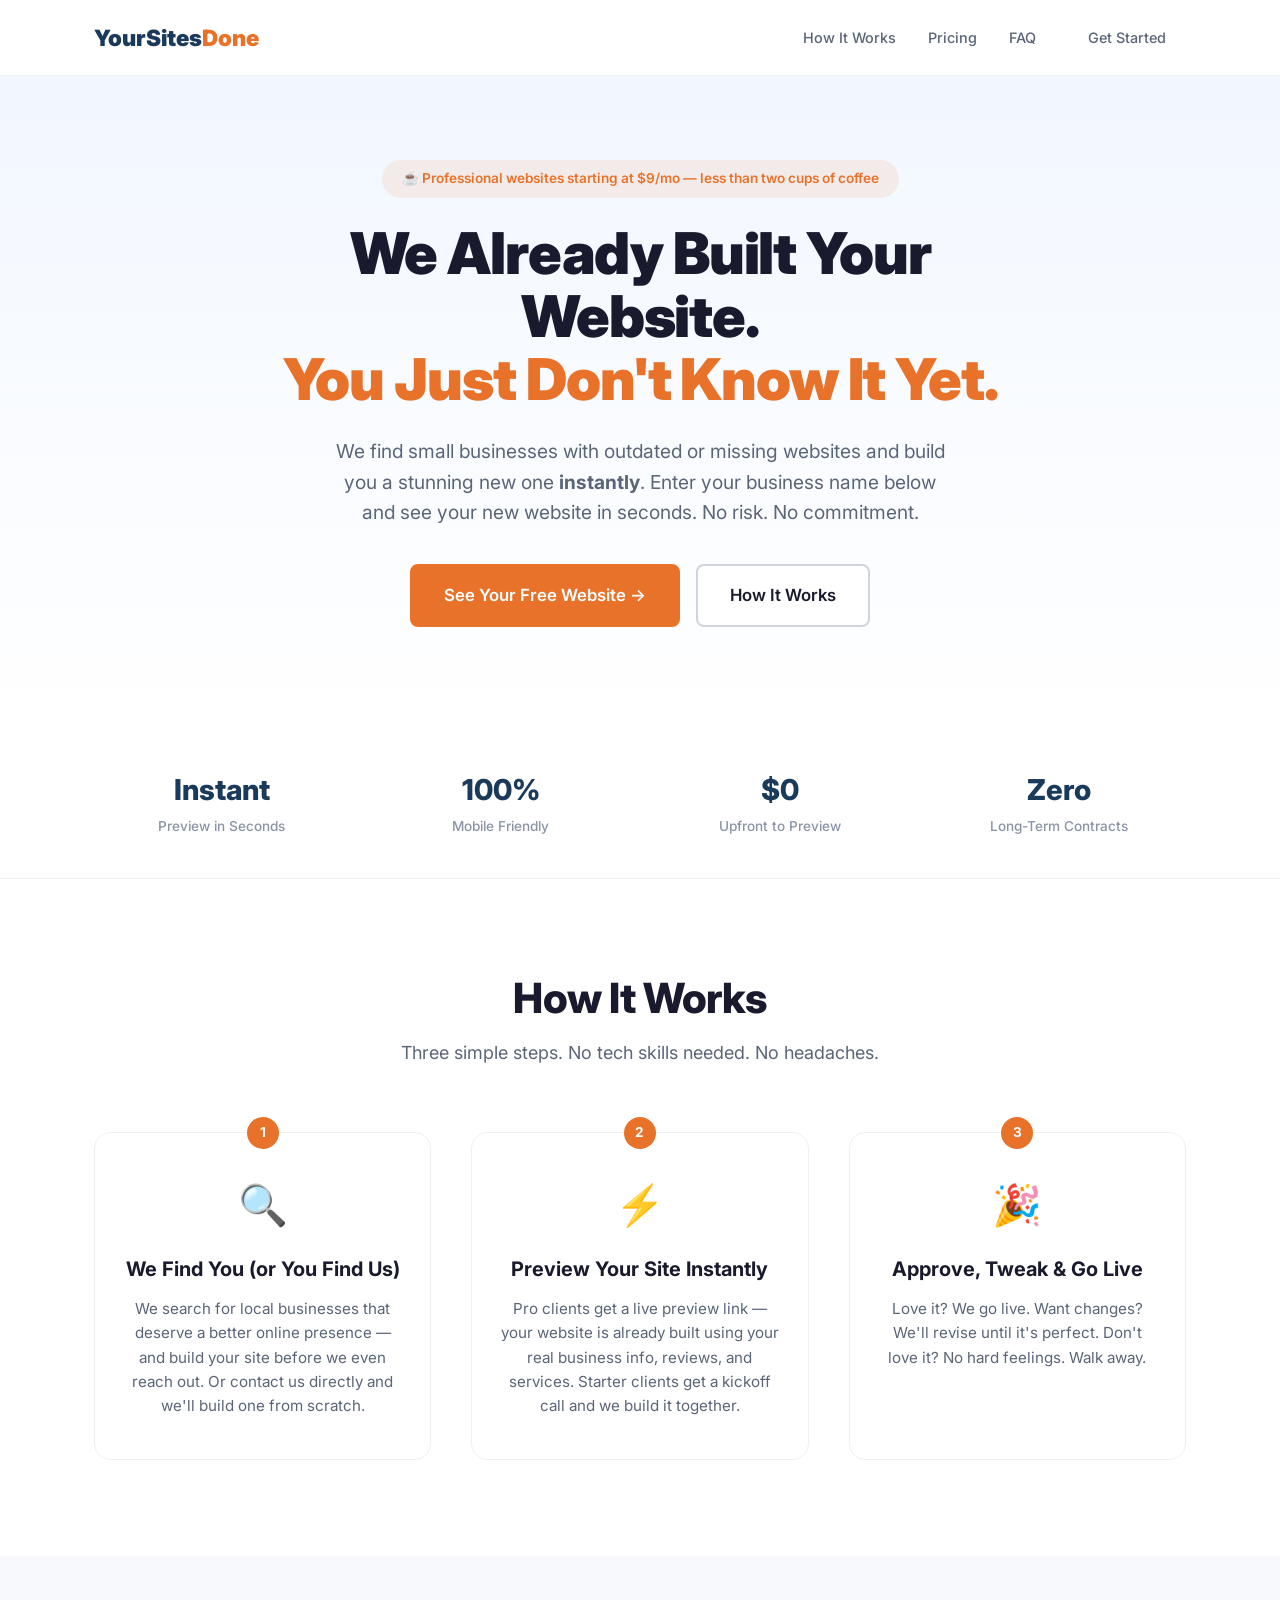
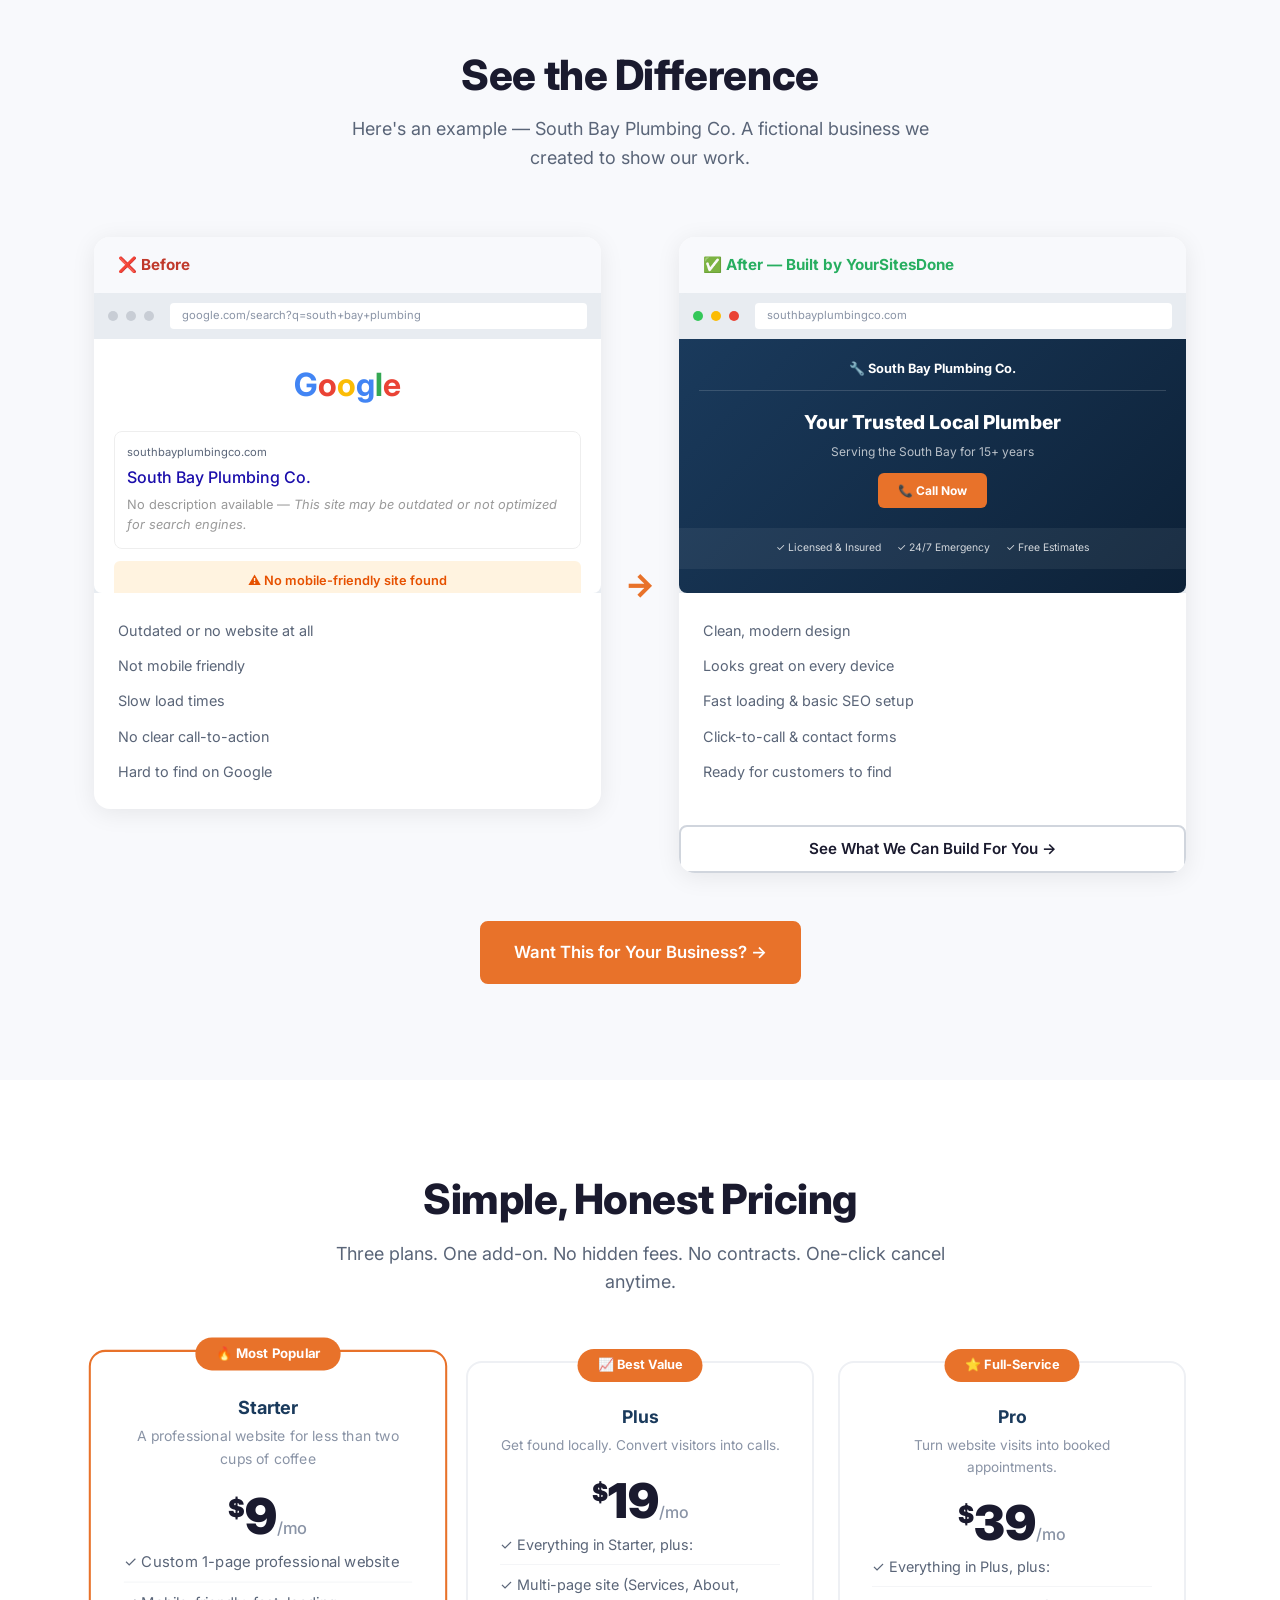
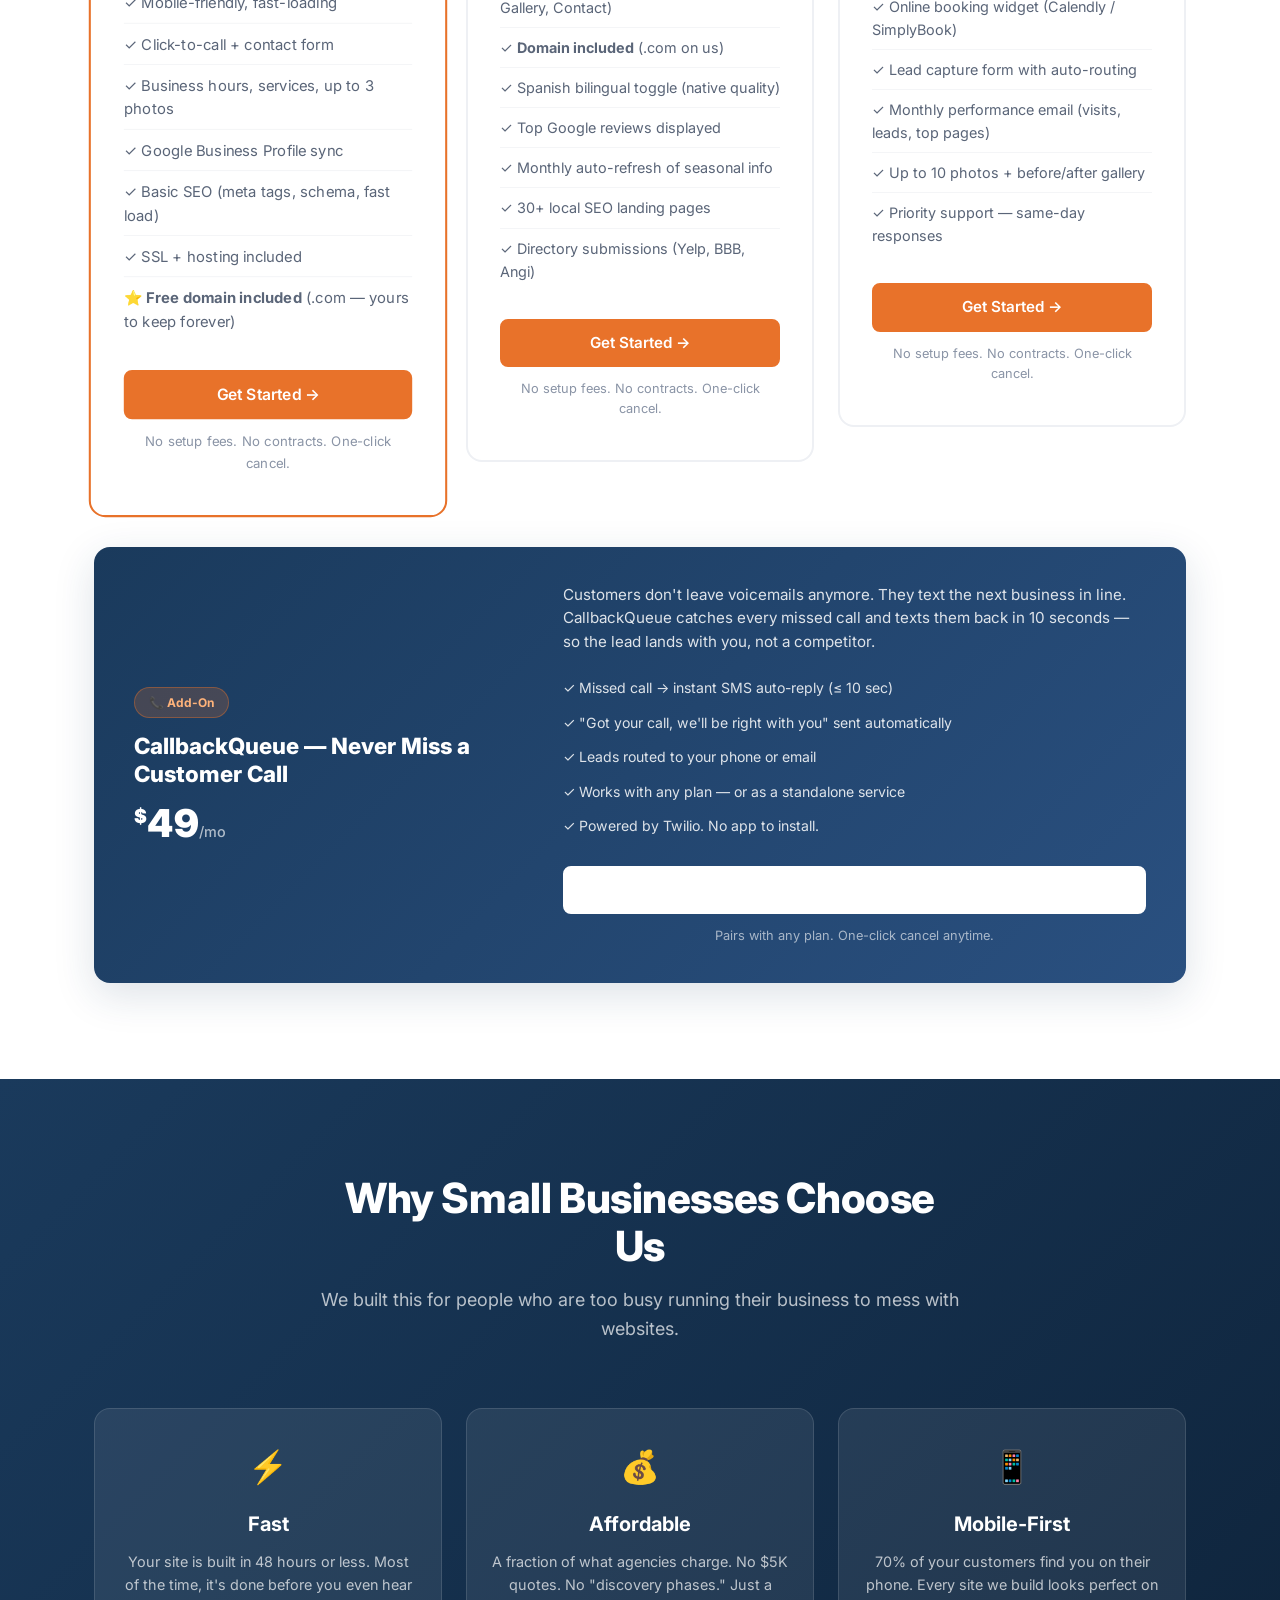
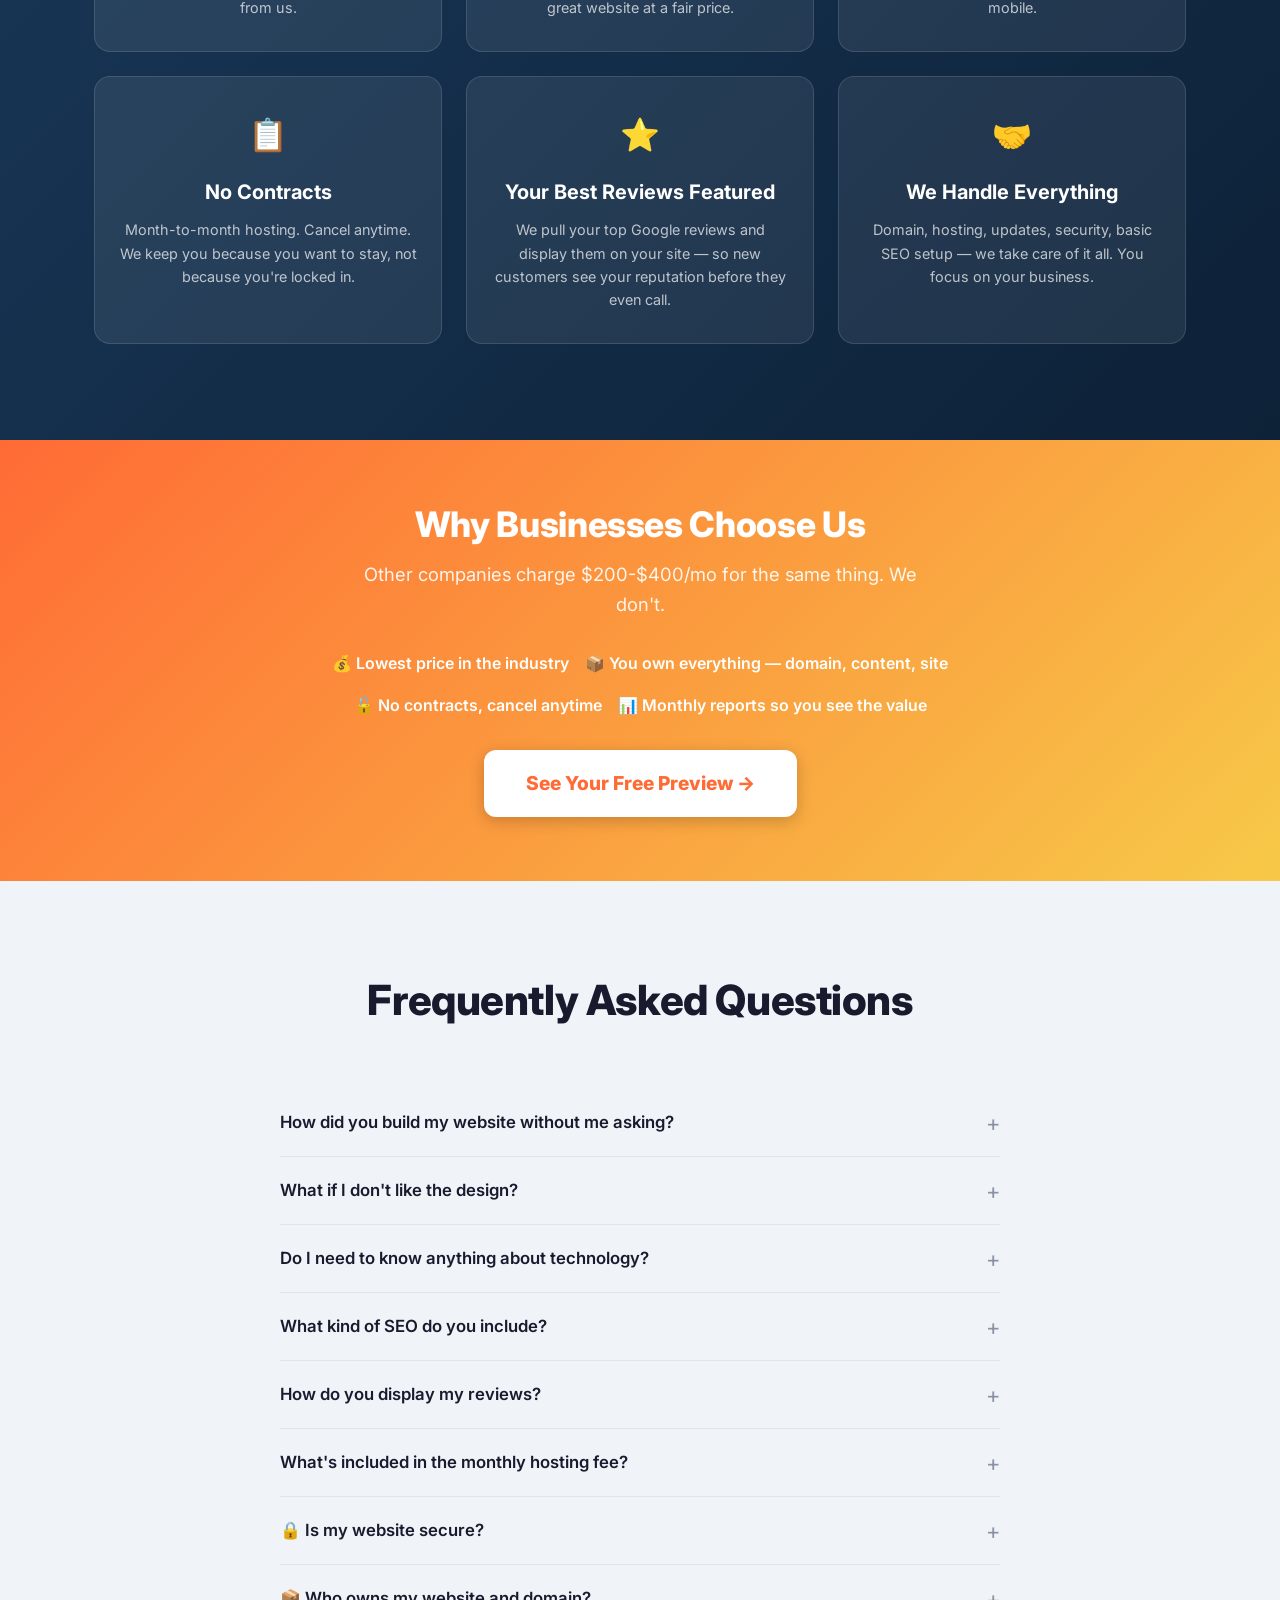
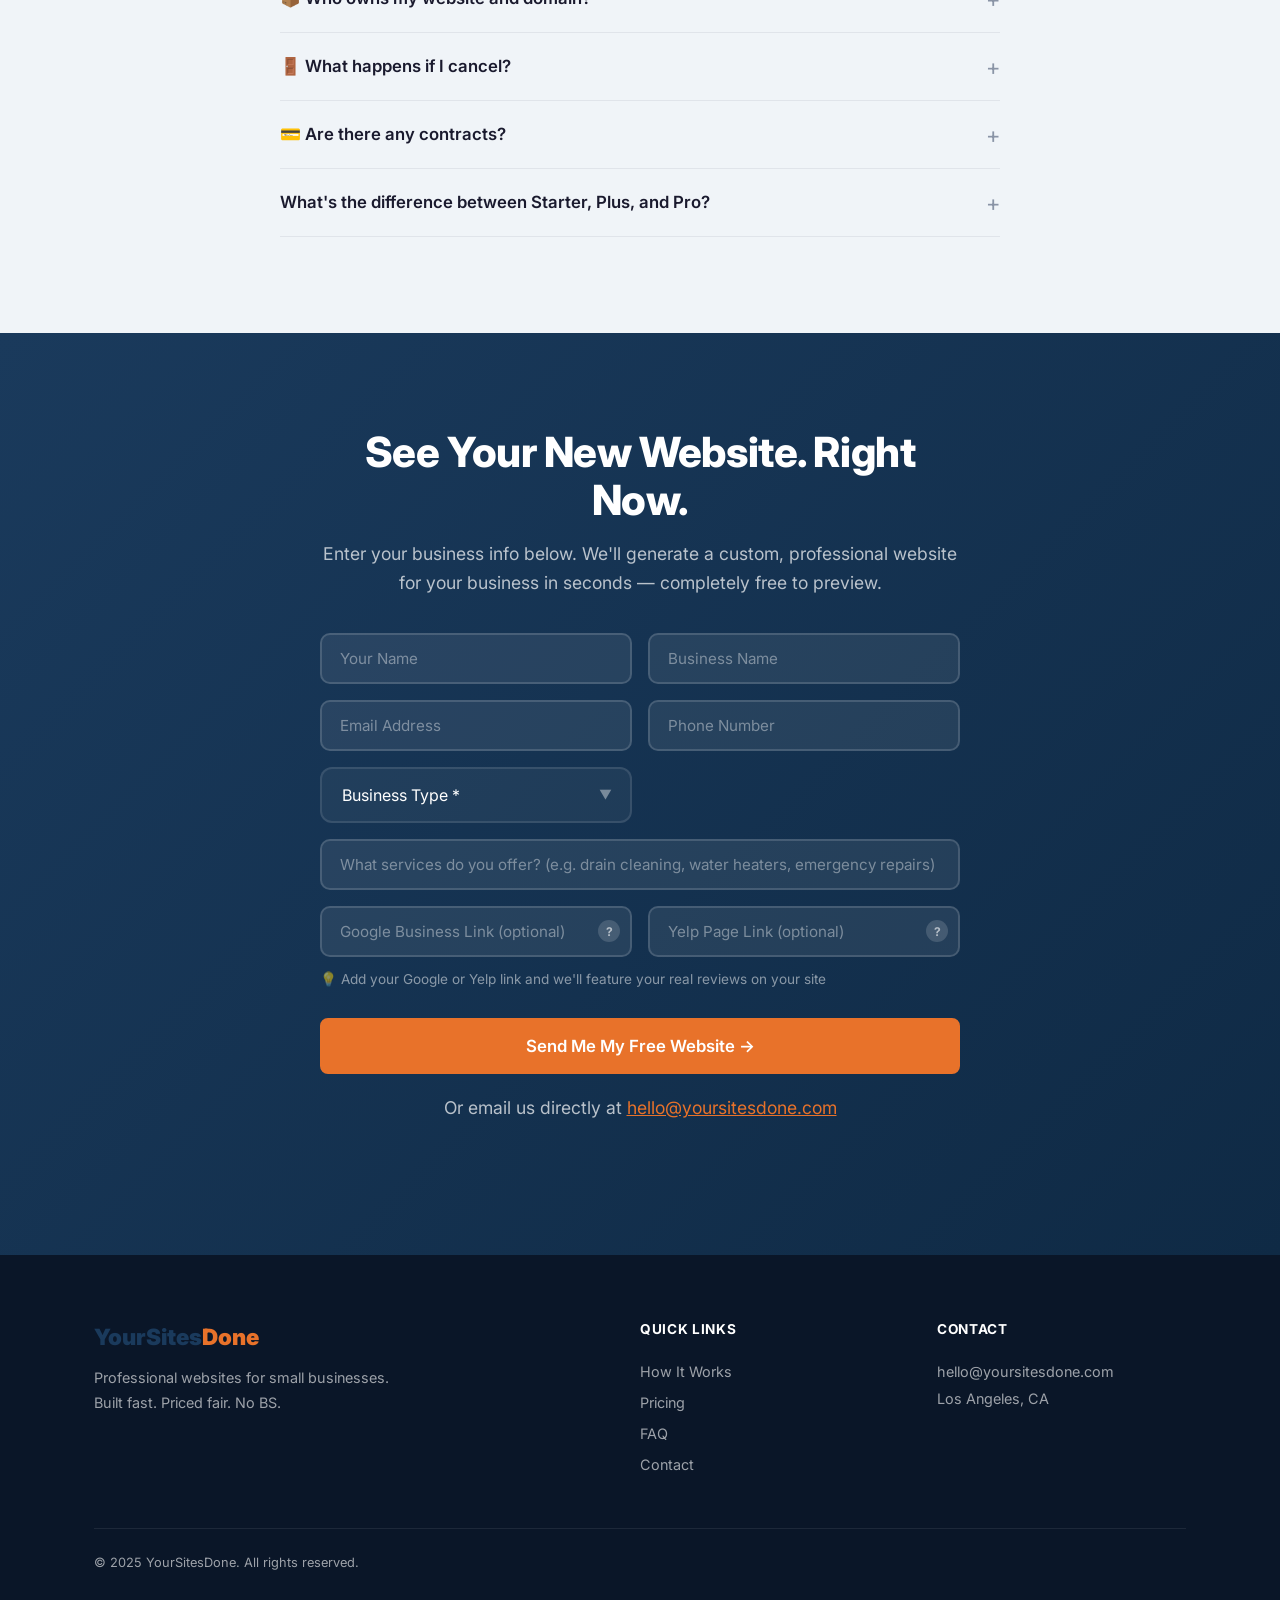
==== commit 07f02dd7: "Starter: domain included (free .com, starred value-add)" ====
--- a/index.html
+++ b/index.html
@@ -198,7 +198,7 @@
                         <li>✓ Google Business Profile sync</li>
                         <li>✓ Basic SEO (meta tags, schema, fast load)</li>
                         <li>✓ SSL + hosting included</li>
-                        <li>✓ <strong>You bring the domain</strong> (we help you pick)</li>
+                        <li>⭐ <strong>Free domain included</strong> (.com — yours to keep forever)</li>
                     </ul>
                     <a href="https://buy.stripe.com/fZudR1eDng9h3D1fwA5Ne09" class="btn btn-primary btn-block" data-plan="starter">Get Started →</a>
                     <p class="price-note">No setup fees. No contracts. One-click cancel.</p>
@@ -393,7 +393,7 @@
                 <div class="faq-item">
                     <button class="faq-q">What's the difference between Starter, Plus, and Pro?</button>
                     <div class="faq-a">
-                        <p><strong>Starter ($9/mo)</strong> — a single-page professional website with mobile design, contact form, click-to-call, business hours, up to 3 photos, Google Business Profile sync, basic SEO, and SSL hosting. You bring your own domain (we'll help you pick one for ~$11/yr from Namecheap).</p>
+                        <p><strong>Starter ($9/mo)</strong> — a single-page professional website with mobile design, contact form, click-to-call, business hours, up to 3 photos, Google Business Profile sync, basic SEO, and SSL hosting. Free domain included (.com — registered in your name, yours to keep even if you cancel.</p>
                         <p><strong>Plus ($19/mo)</strong> — everything in Starter, plus a multi-page site (Services, About, Gallery, Contact), domain included, Spanish bilingual toggle, top Google reviews displayed, monthly auto-refresh of seasonal info, 30+ local SEO landing pages, and directory submissions (Yelp, BBB, Angi).</p>
                         <p><strong>Pro ($39/mo)</strong> — everything in Plus, plus online booking widget (Calendly or SimplyBook), lead capture form with auto-routing, monthly performance email (visits, leads, top pages), up to 10 photos with before/after gallery, and priority same-day support.</p>
                         <p><strong>CallbackQueue ($49/mo, optional add-on)</strong> — a separate service that catches missed calls and texts customers back in 10 seconds. Pairs with any plan or works standalone.</p>
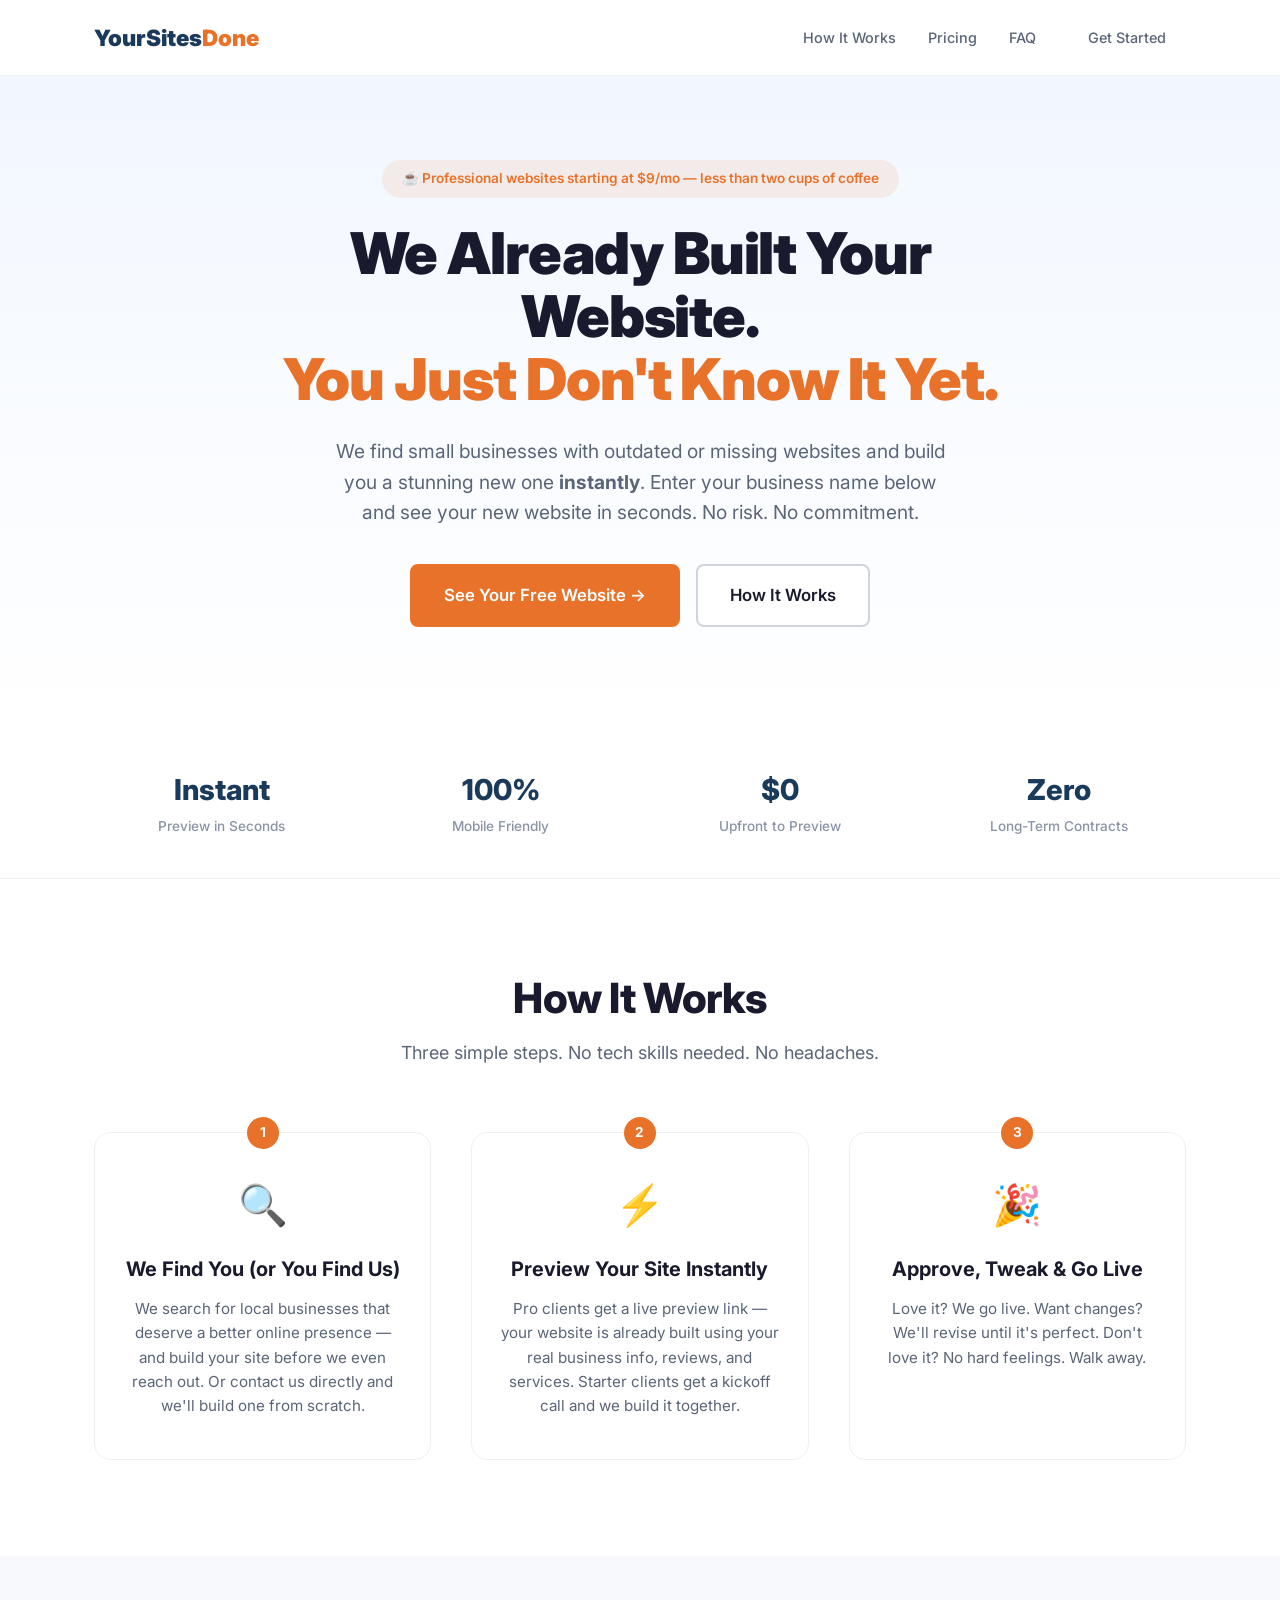
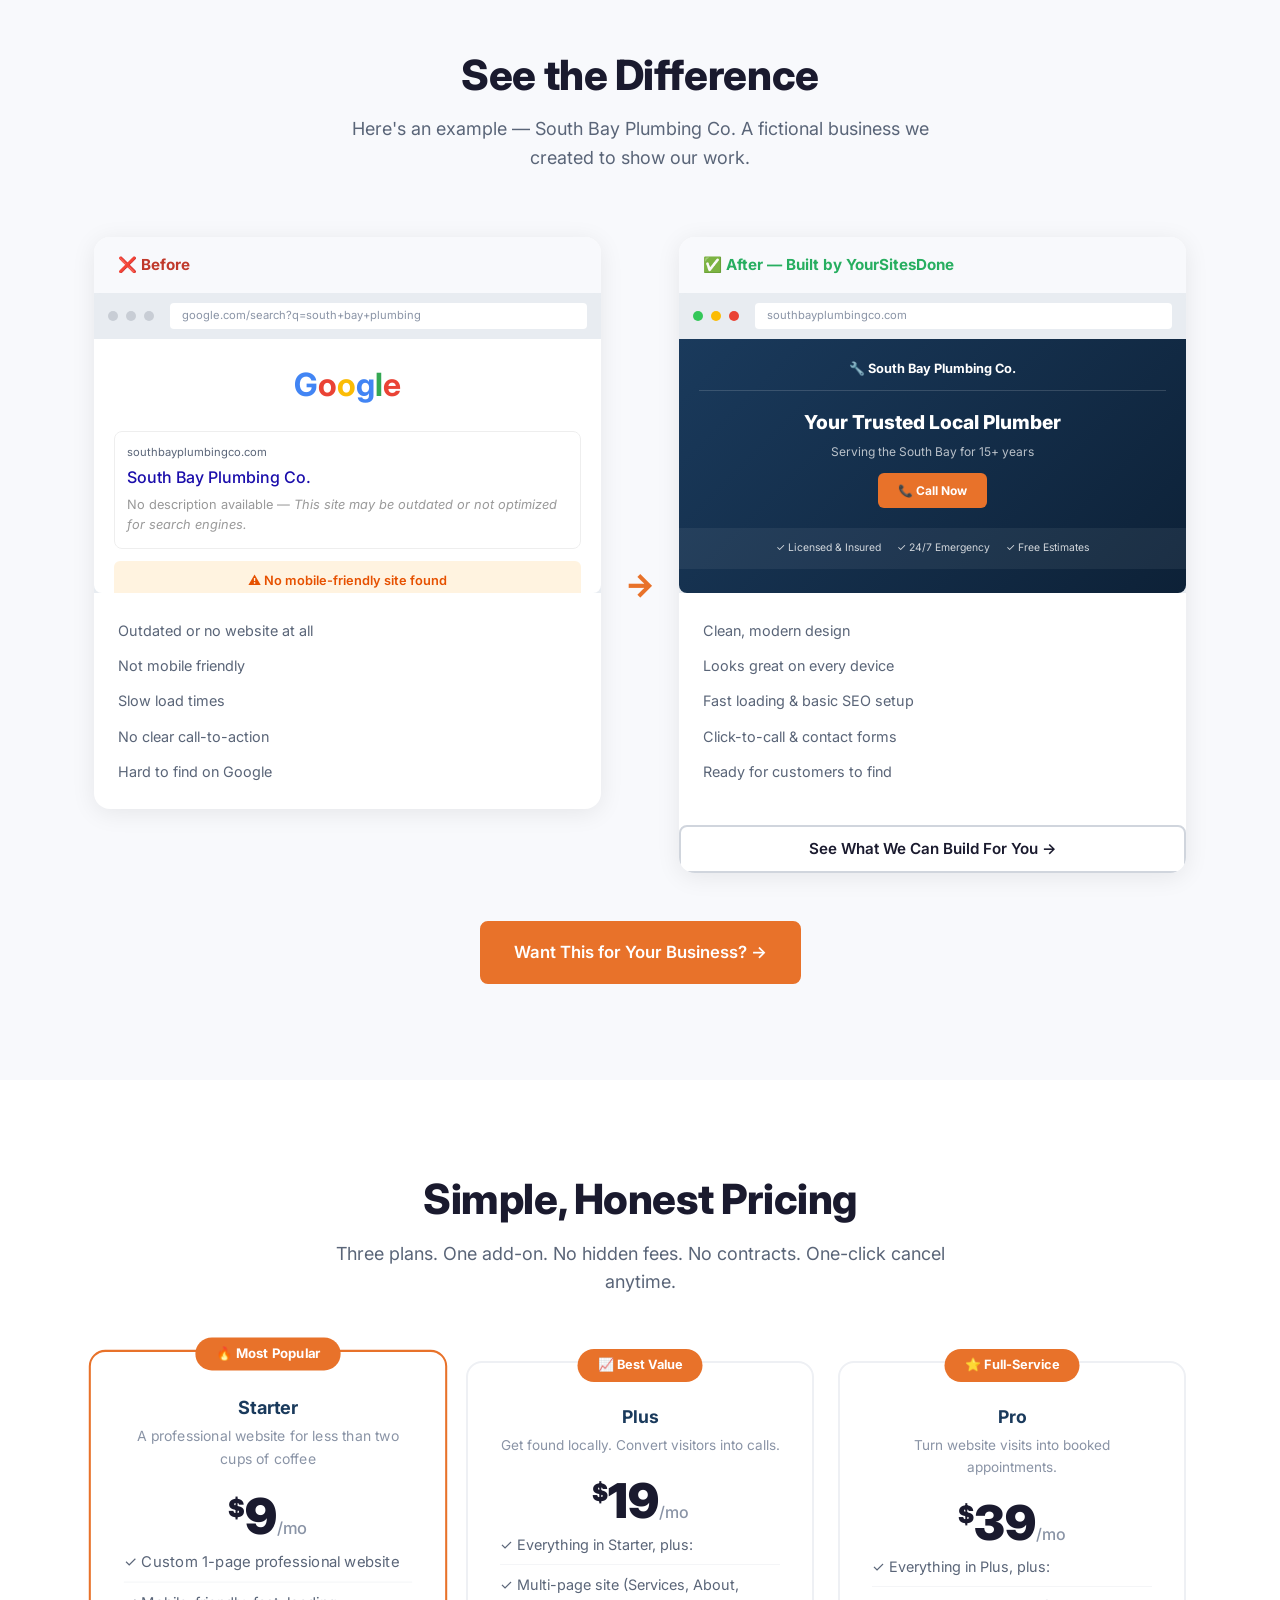
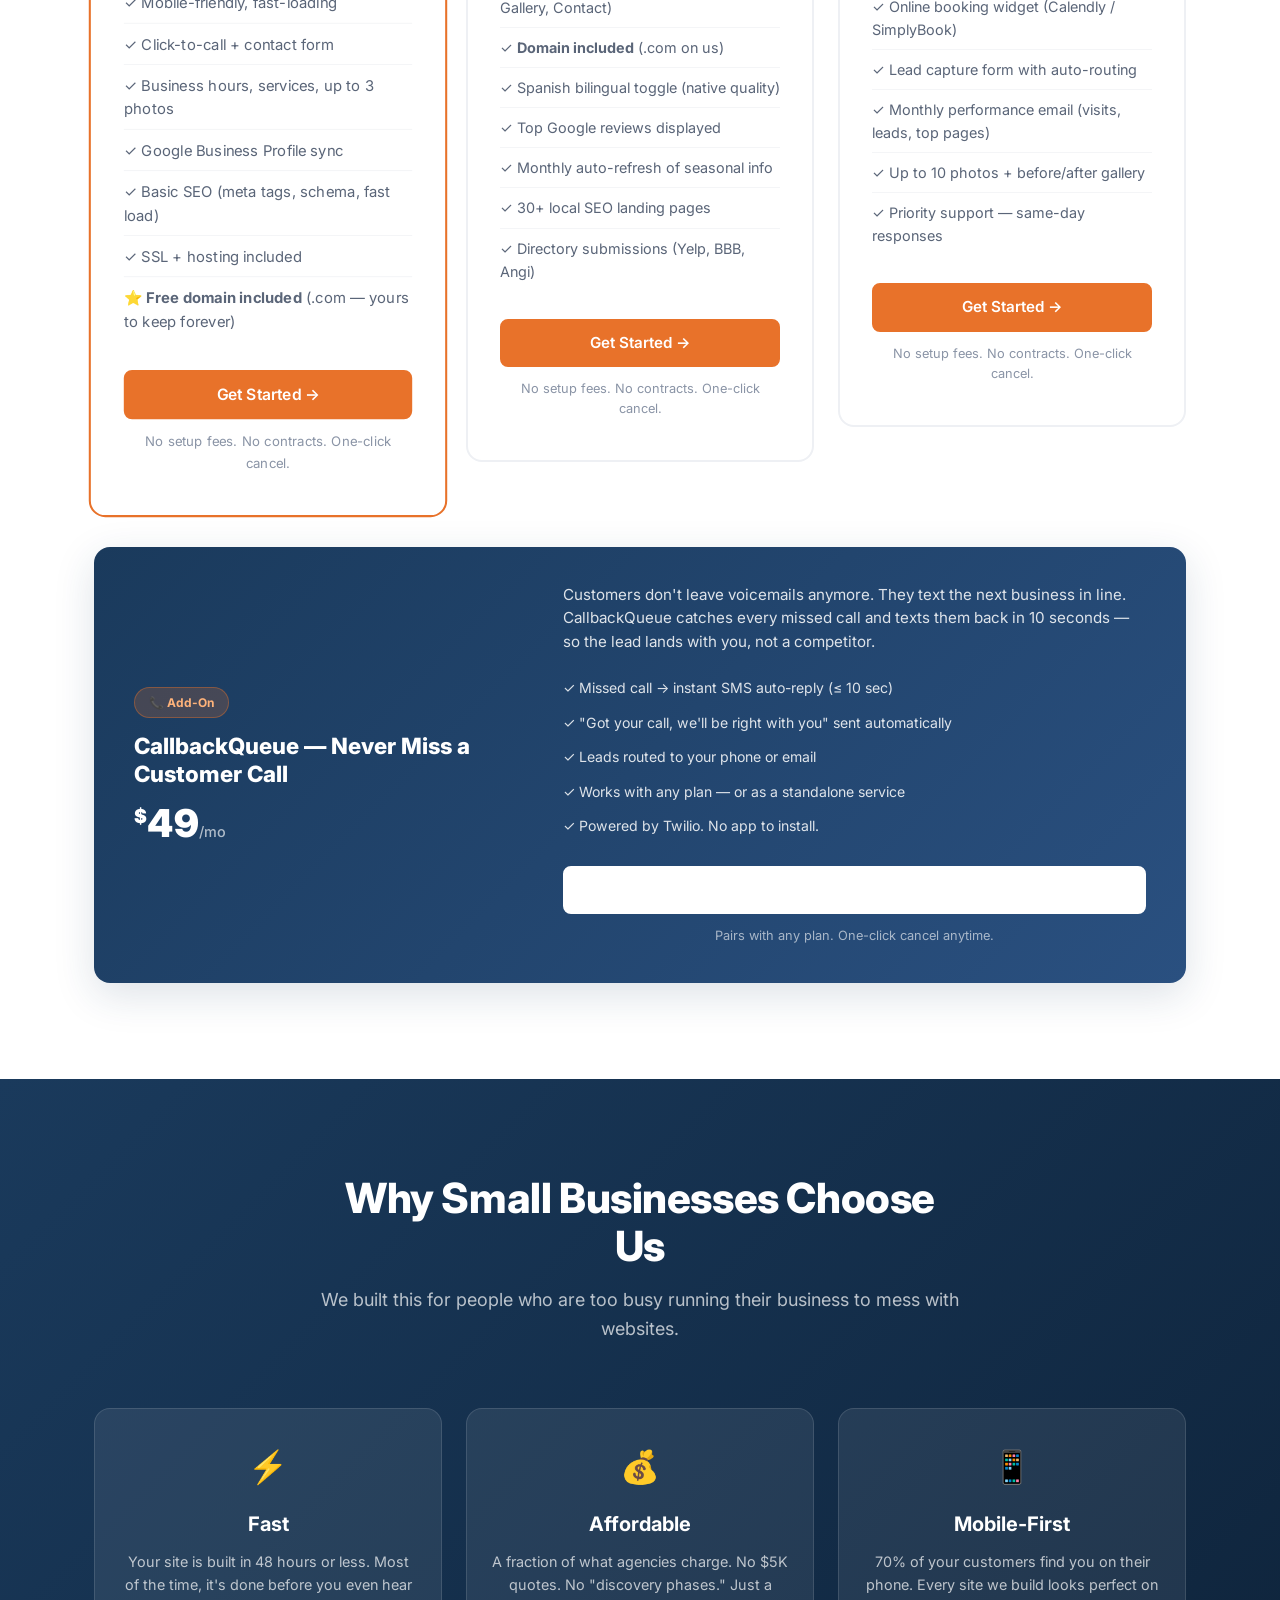
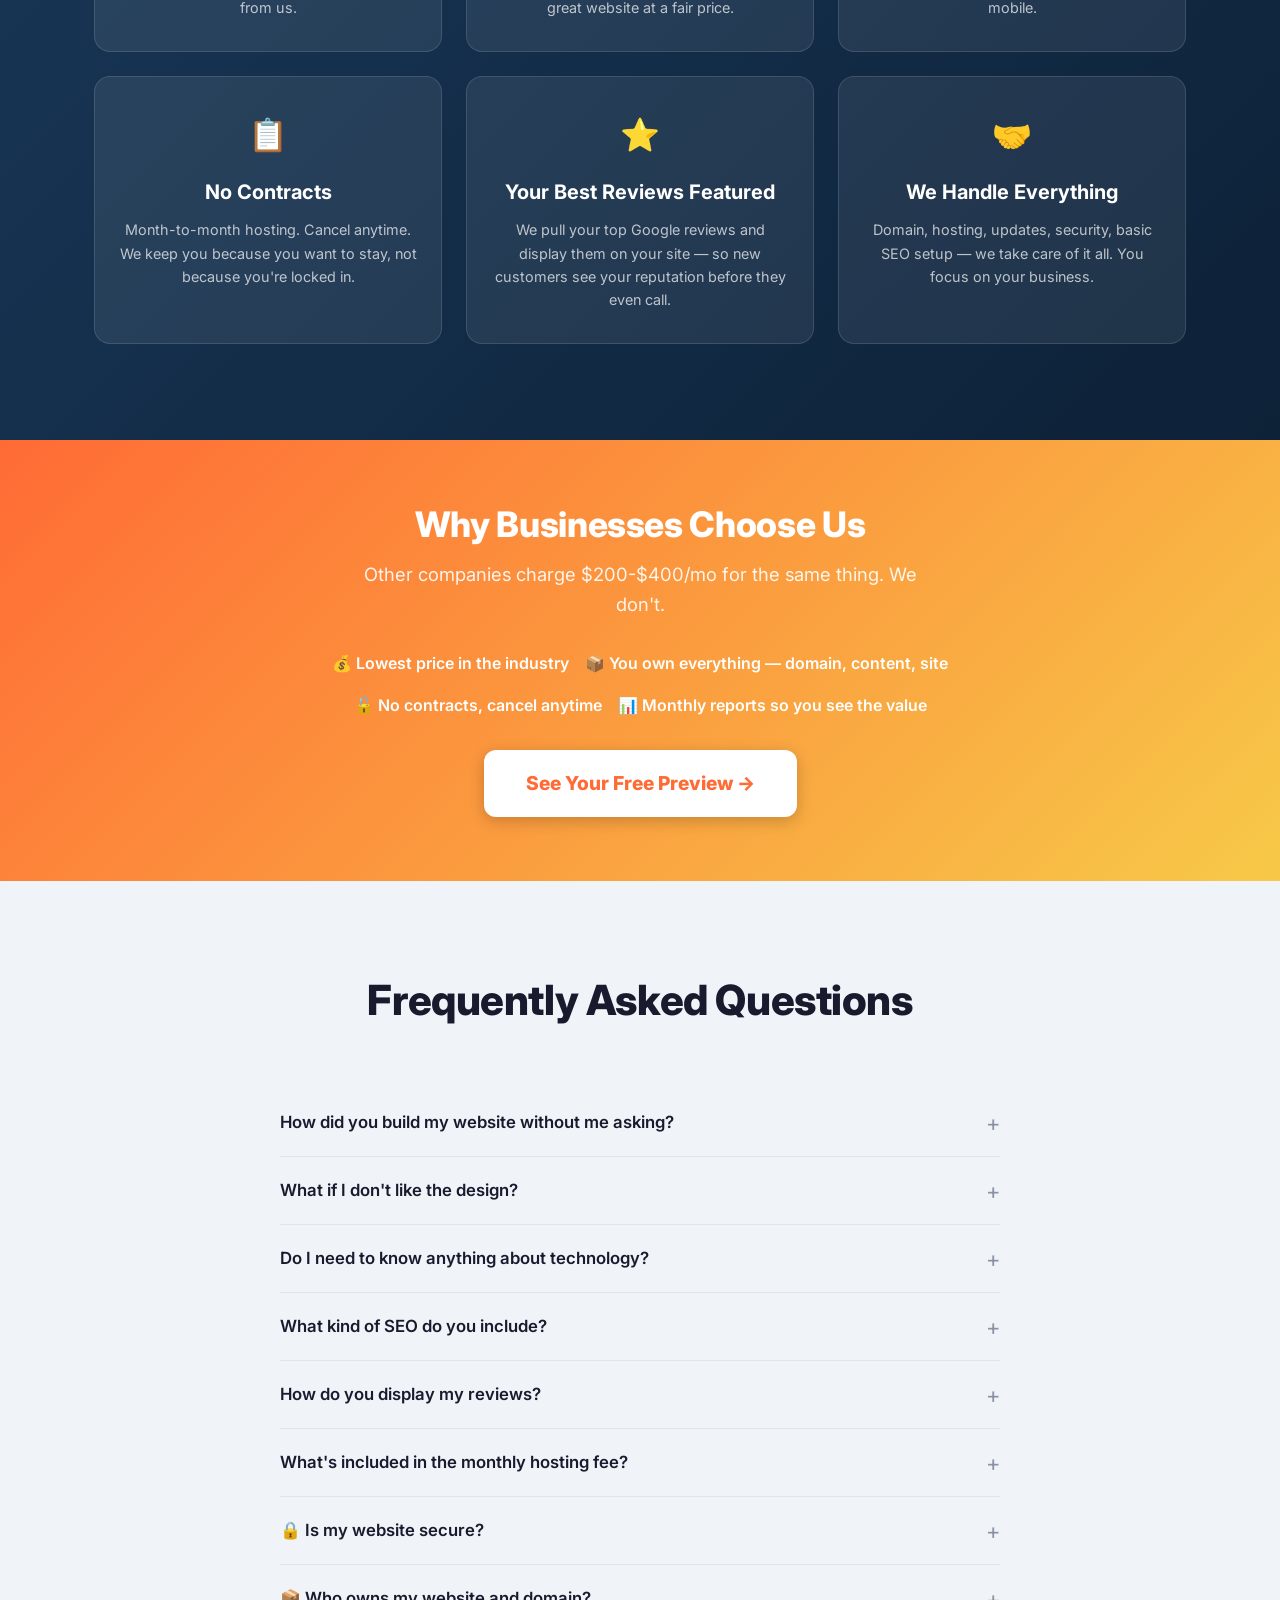
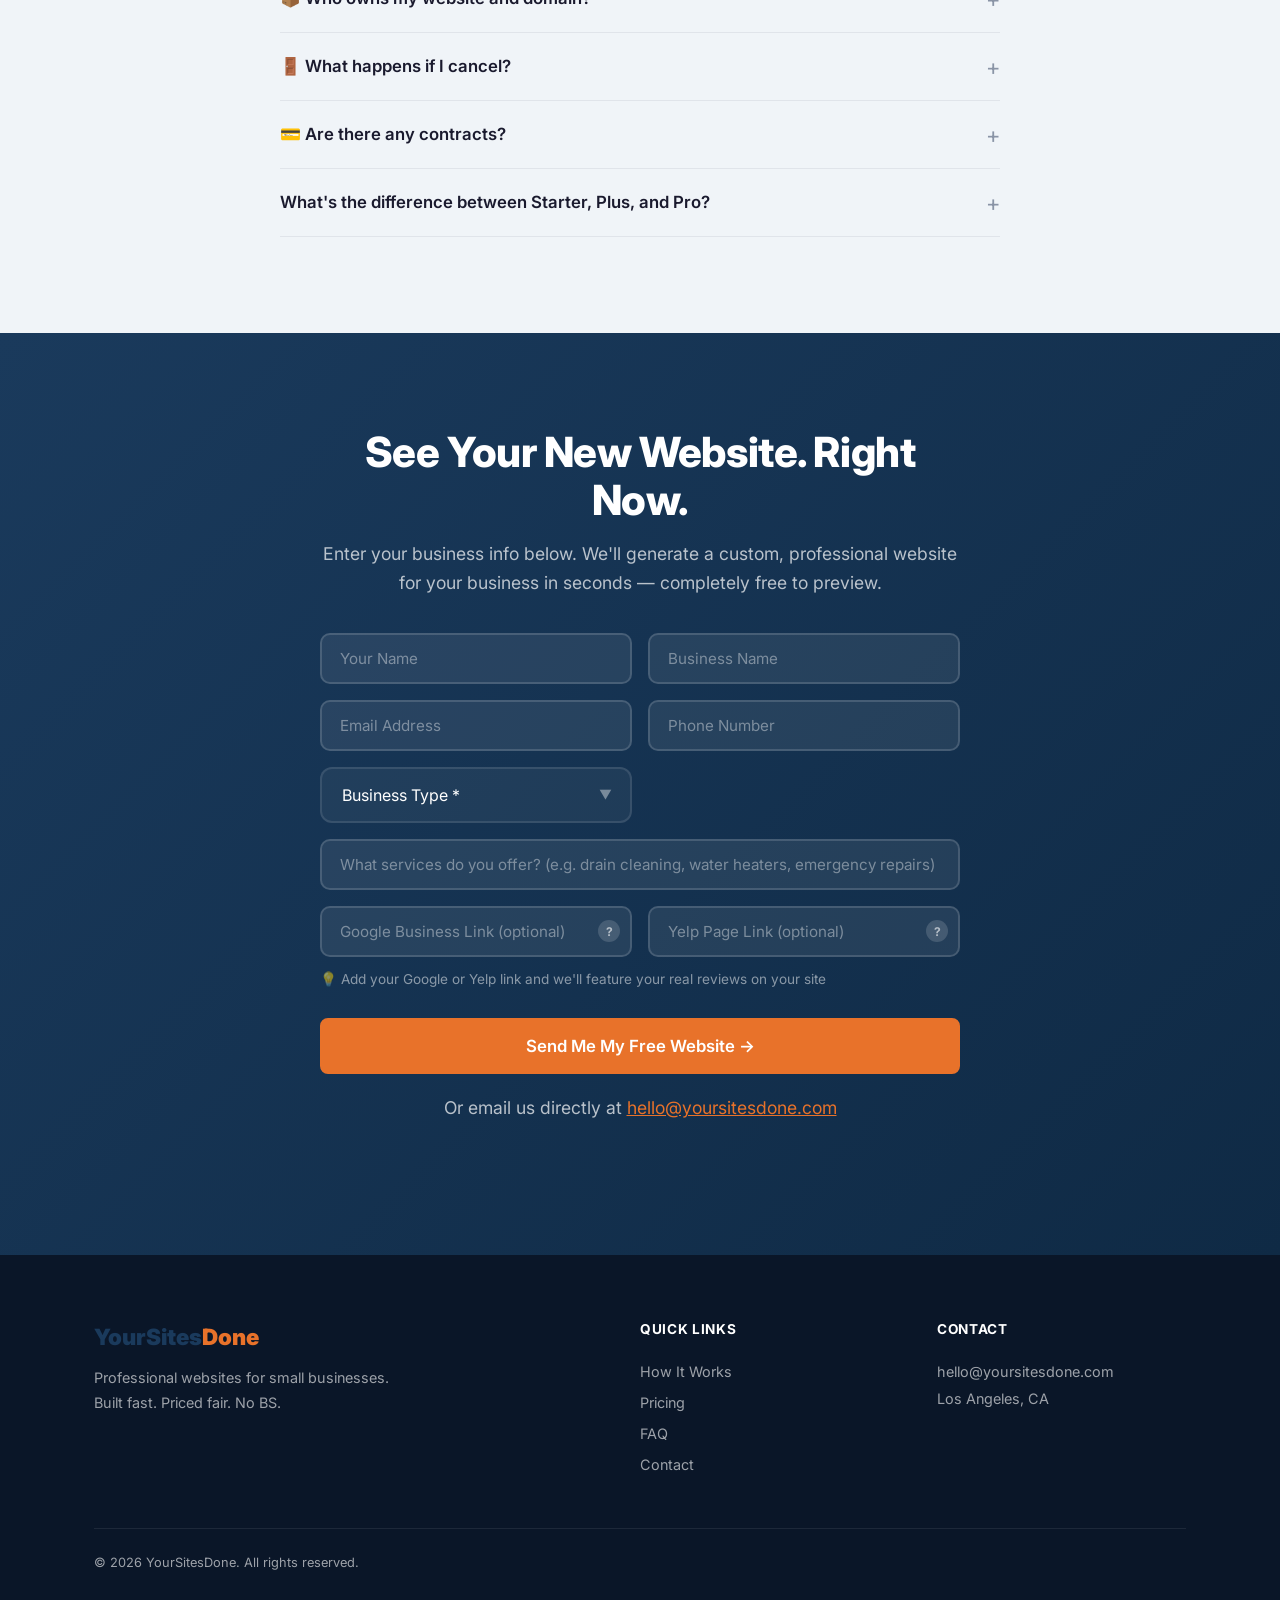
==== commit 1576dd8e: "Add Minera + Baseball Clubhouse mocks + retail/SMB dropdown + footer year" ====
--- a/index.html
+++ b/index.html
@@ -460,6 +460,24 @@
                                 <option value="Towing">Towing</option>
                                 <option value="Welding">Welding</option>
                                 <option value="Window Tinting">Window Tinting</option>
+                                <option value="Auto Body">Auto Body / Detail</option>
+                                <option value="Barber / Hair Salon">Barber / Hair Salon</option>
+                                <option value="Bike Shop">Bike Shop</option>
+                                <option value="Cafe / Coffee Shop">Café / Coffee Shop</option>
+                                <option value="Convenience / Liquor">Convenience / Liquor Store</option>
+                                <option value="Dry Cleaner / Laundry">Dry Cleaner / Laundry</option>
+                                <option value="Fitness / Yoga / Gym">Fitness / Yoga / Gym</option>
+                                <option value="Florist">Florist</option>
+                                <option value="Hobby / Game Store">Hobby / Game / Comic Store</option>
+                                <option value="Nail Salon">Nail Salon</option>
+                                <option value="Pet Groomer / Pet Store">Pet Groomer / Pet Store</option>
+                                <option value="Photography Studio">Photography / Videography</option>
+                                <option value="Restaurant / Bakery">Restaurant / Bakery</option>
+                                <option value="Retail / Boutique">Retail / Boutique</option>
+                                <option value="Tailor / Alterations">Tailor / Alterations</option>
+                                <option value="Tattoo / Piercing">Tattoo / Piercing</option>
+                                <option value="Trading Cards / Collectibles">Trading Cards / Collectibles</option>
+                                <option value="Tutor / Music Lessons">Tutor / Music Lessons</option>
                                 <option value="Other">Other</option>
                             </select>
                             <span style="position:absolute;right:1.25rem;top:50%;transform:translateY(-50%);color:rgba(255,255,255,0.4);pointer-events:none;font-size:0.8rem;">▼</span>
@@ -516,7 +534,7 @@
                 </div>
             </div>
             <div class="footer-bottom">
-                <p>&copy; 2025 YourSitesDone. All rights reserved.</p>
+                <p>&copy; 2026 YourSitesDone. All rights reserved.</p>
             </div>
         </div>
     </footer>
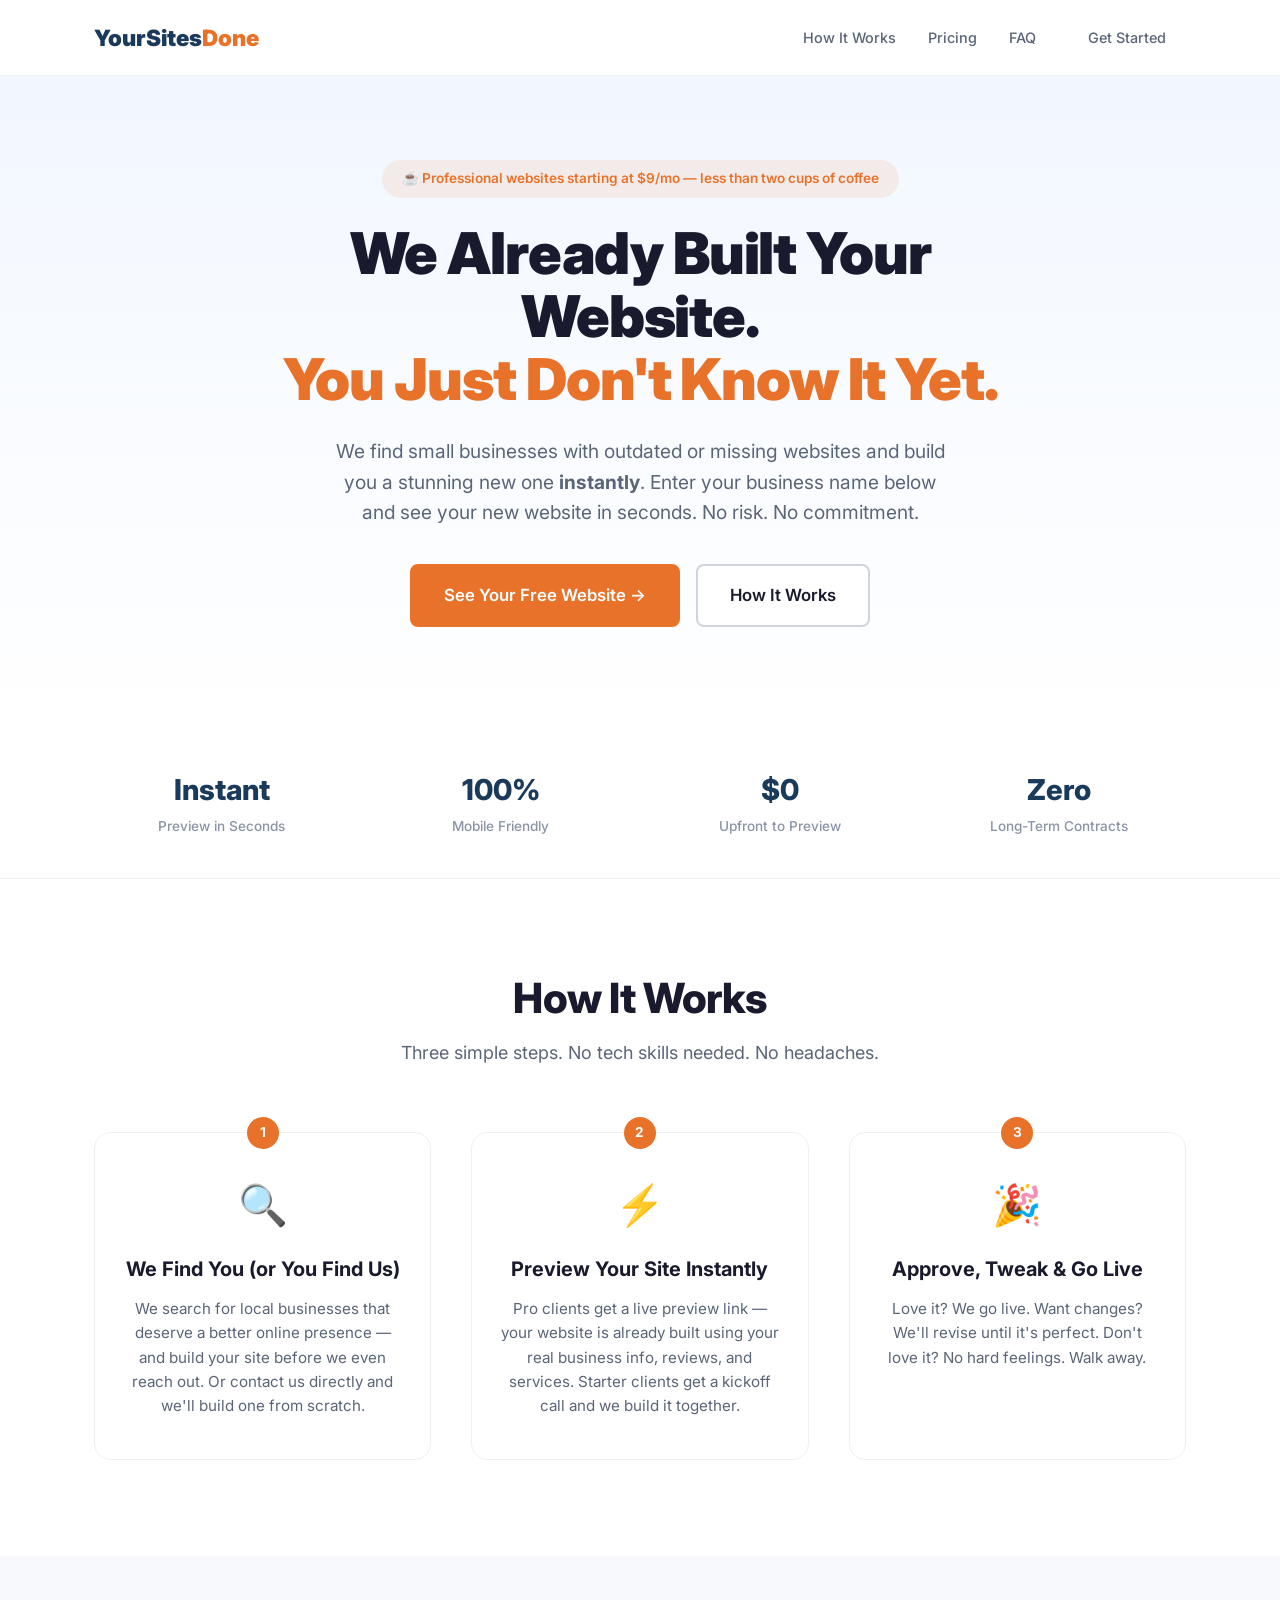
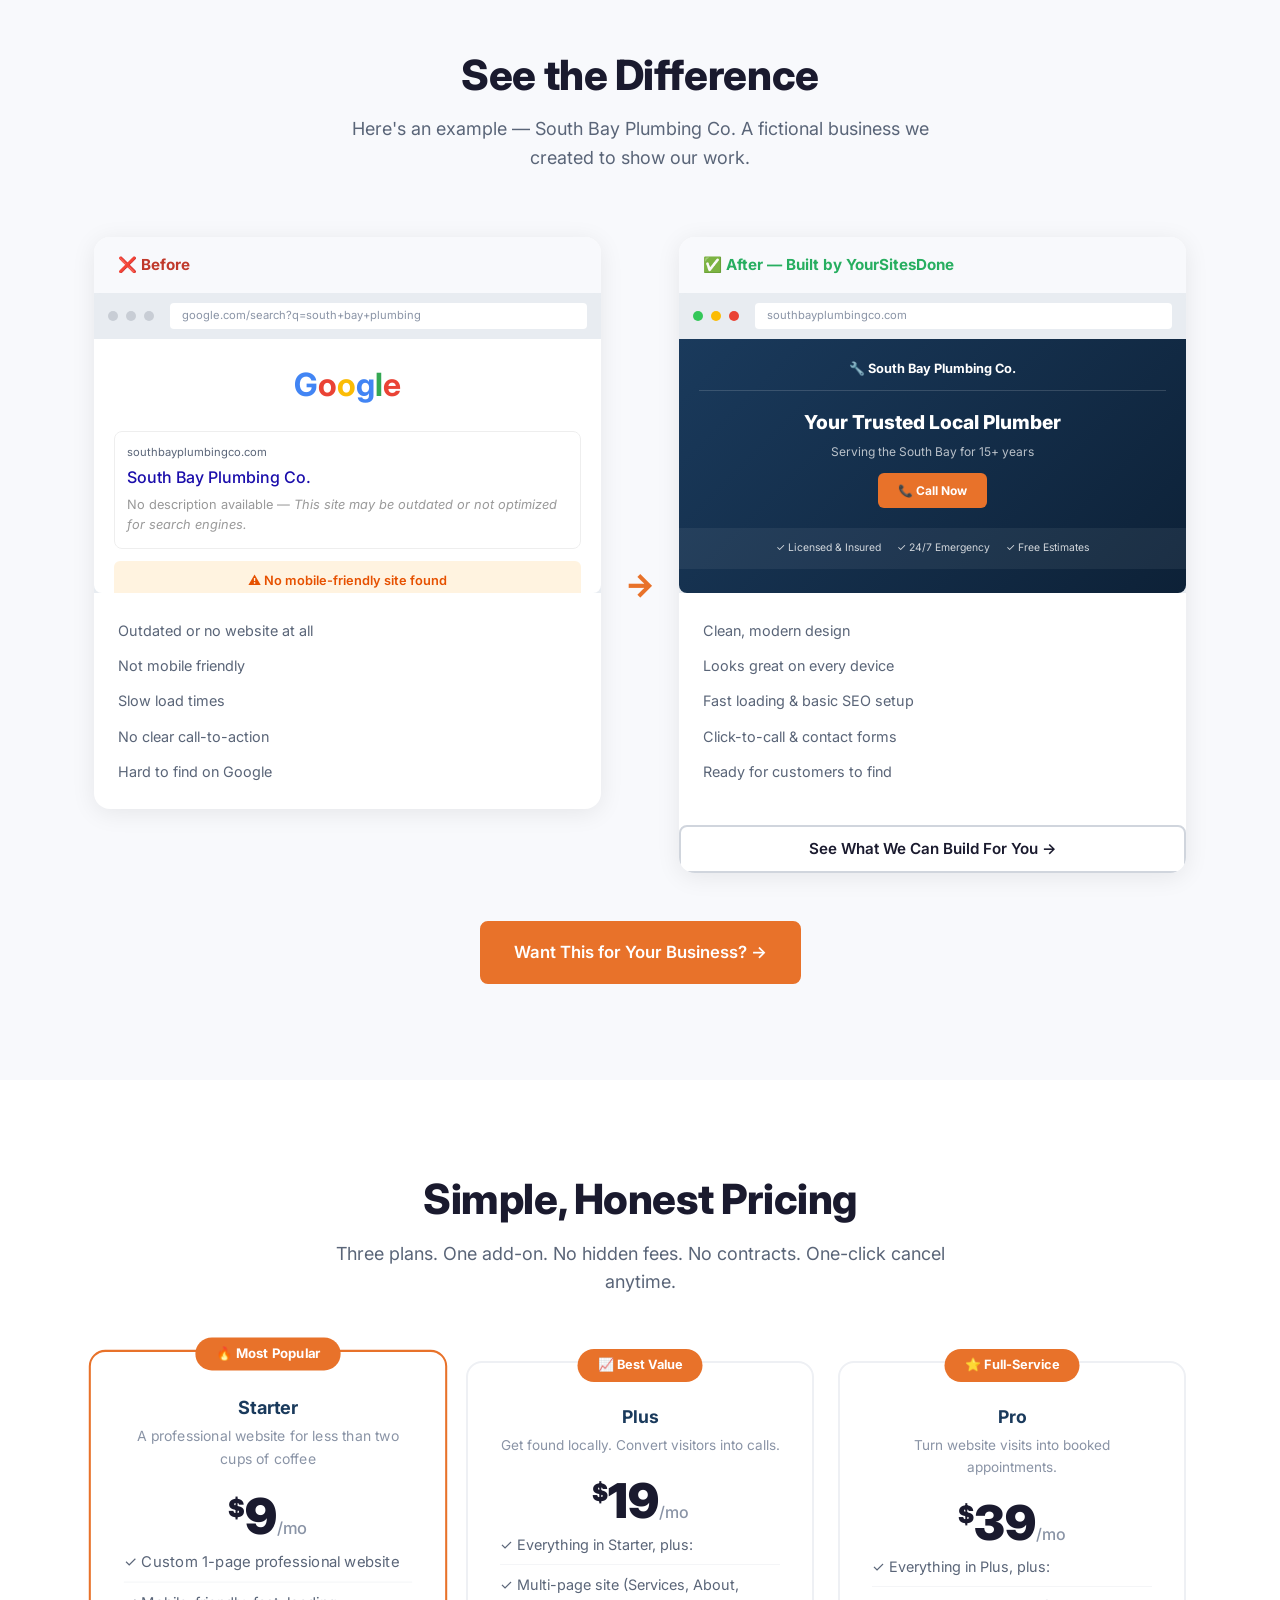
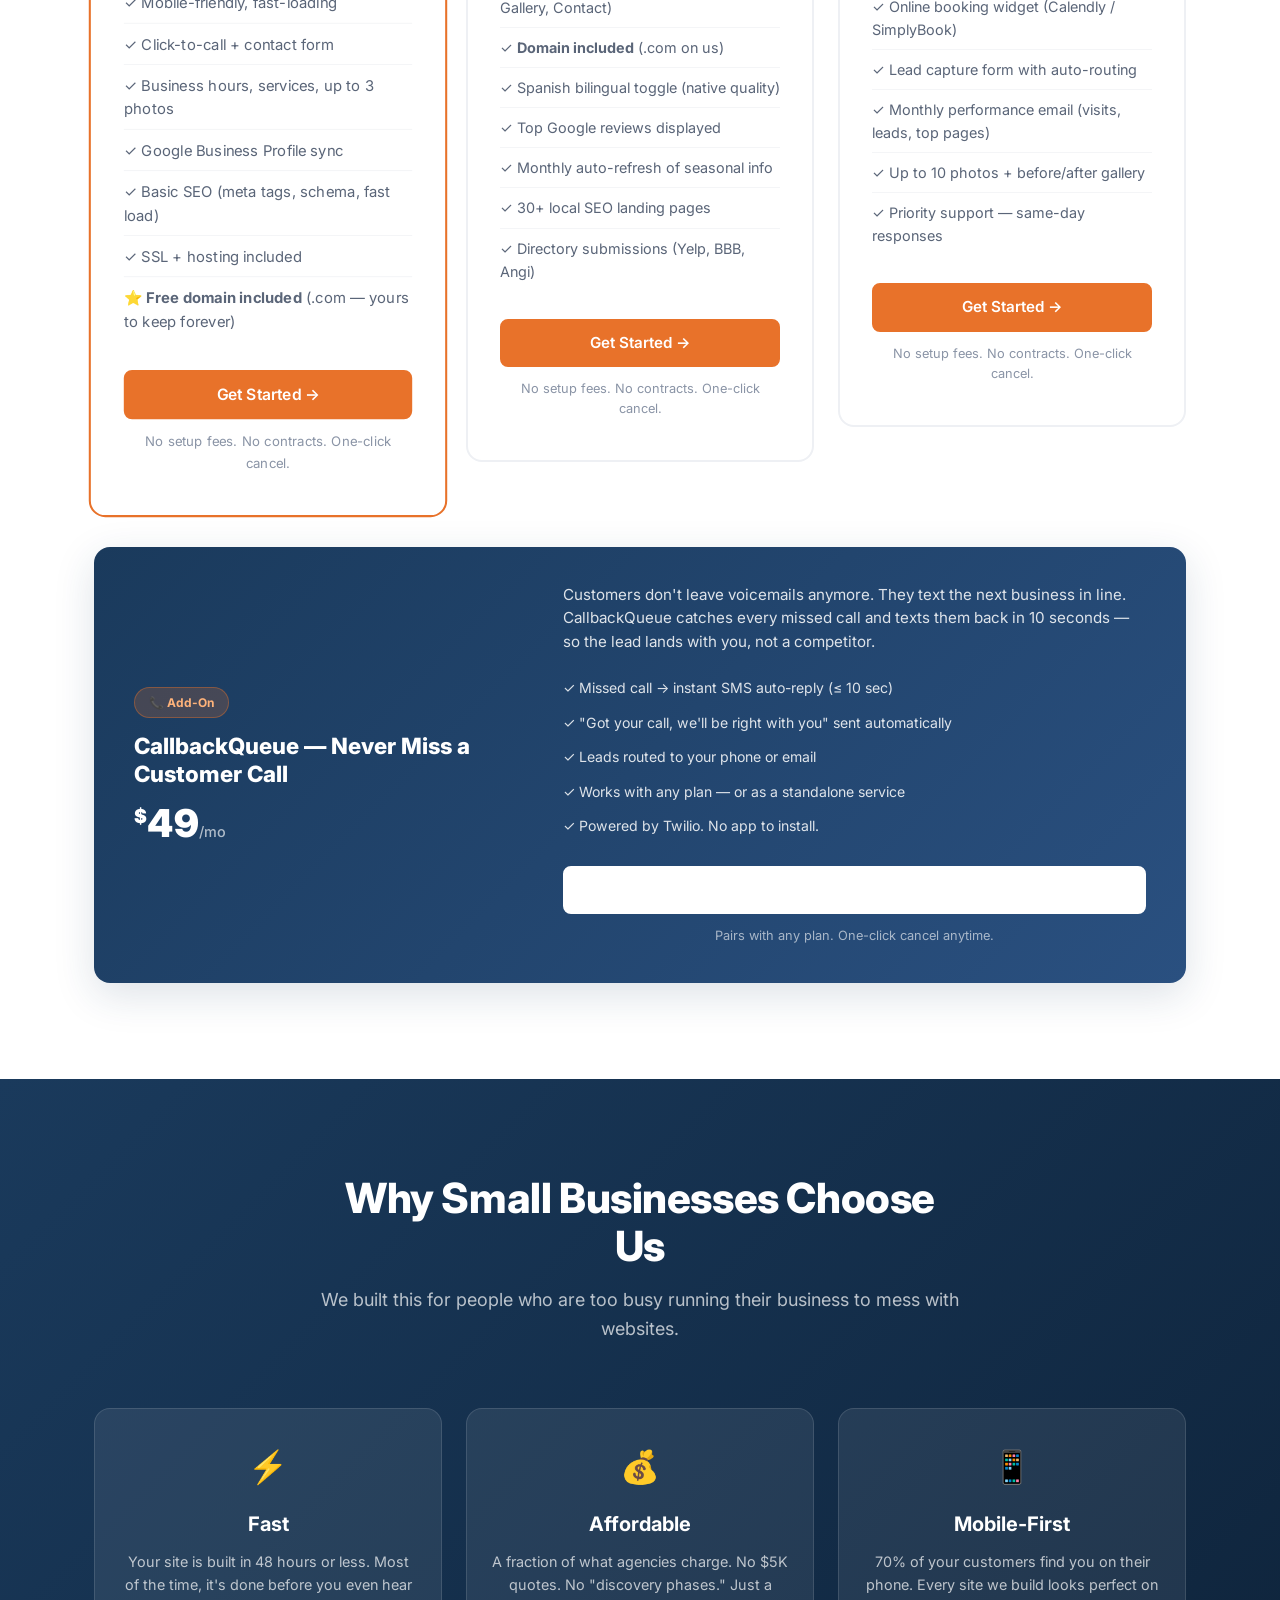
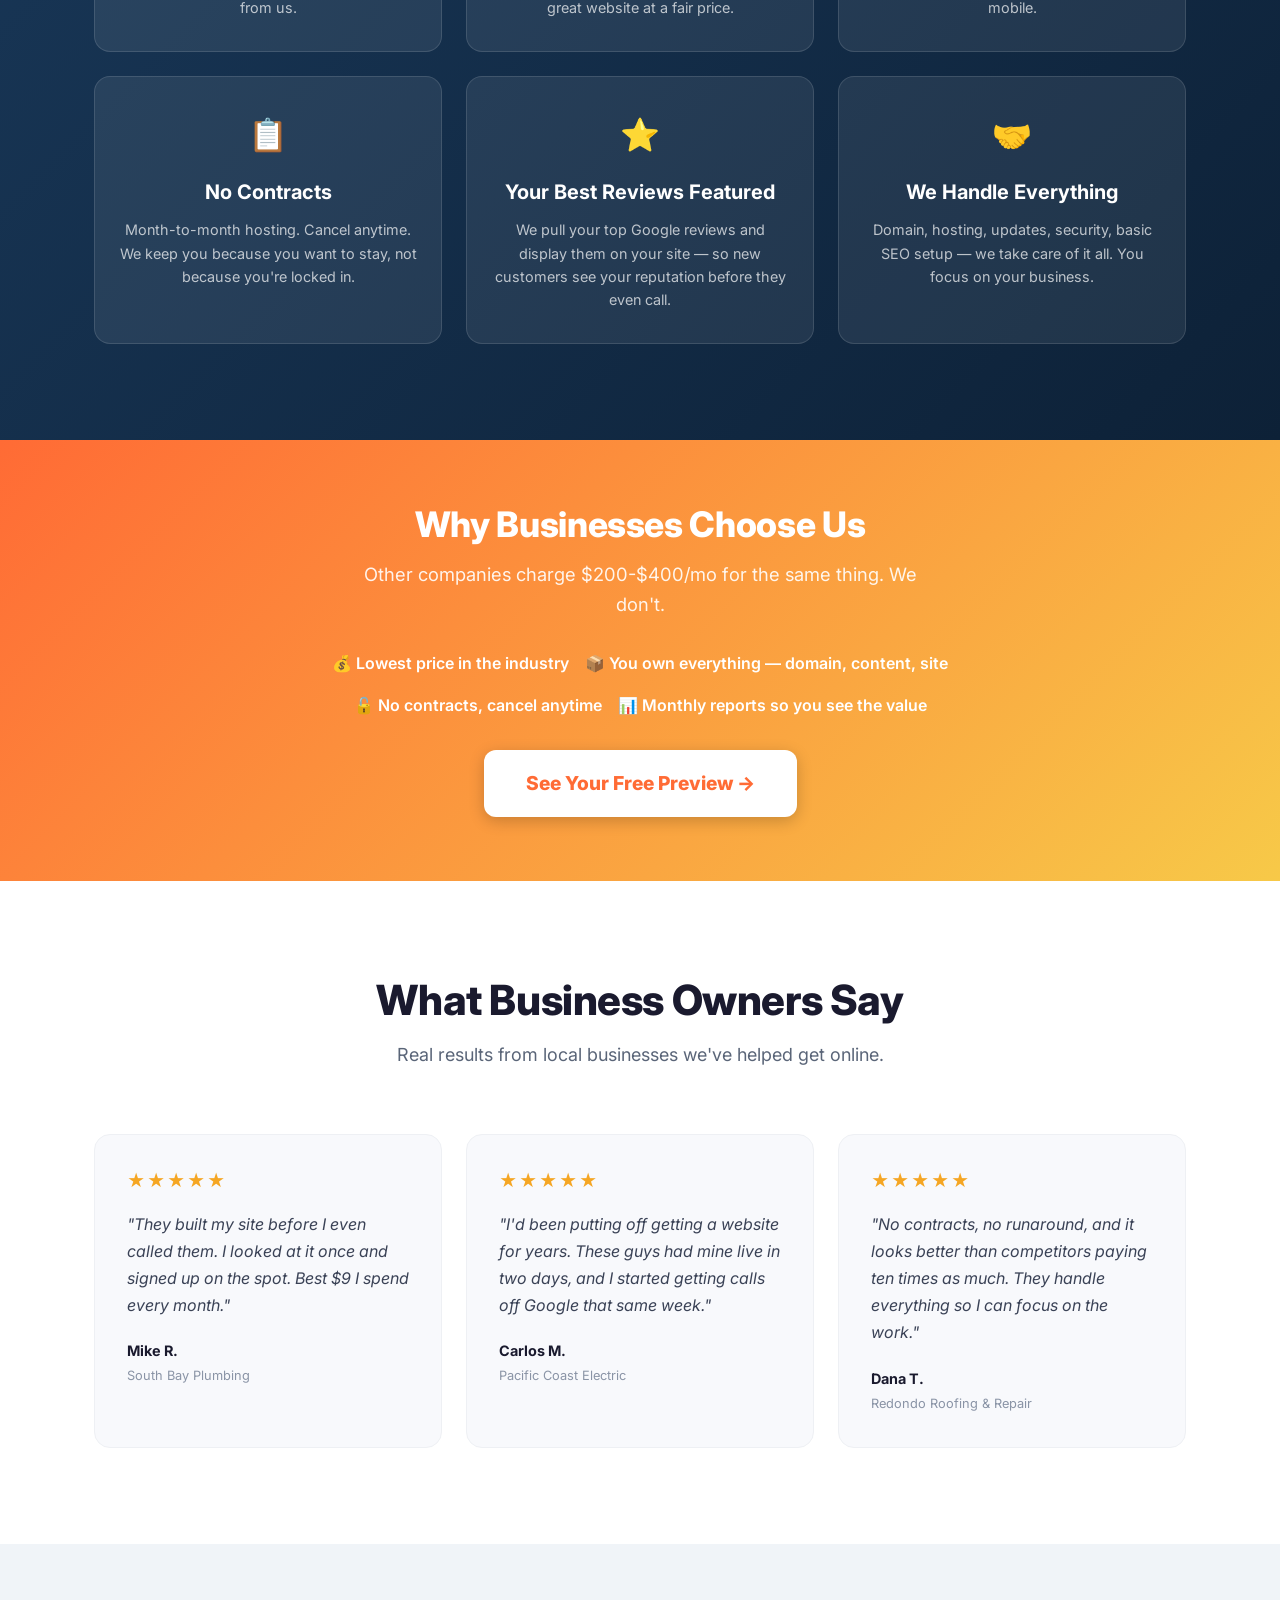
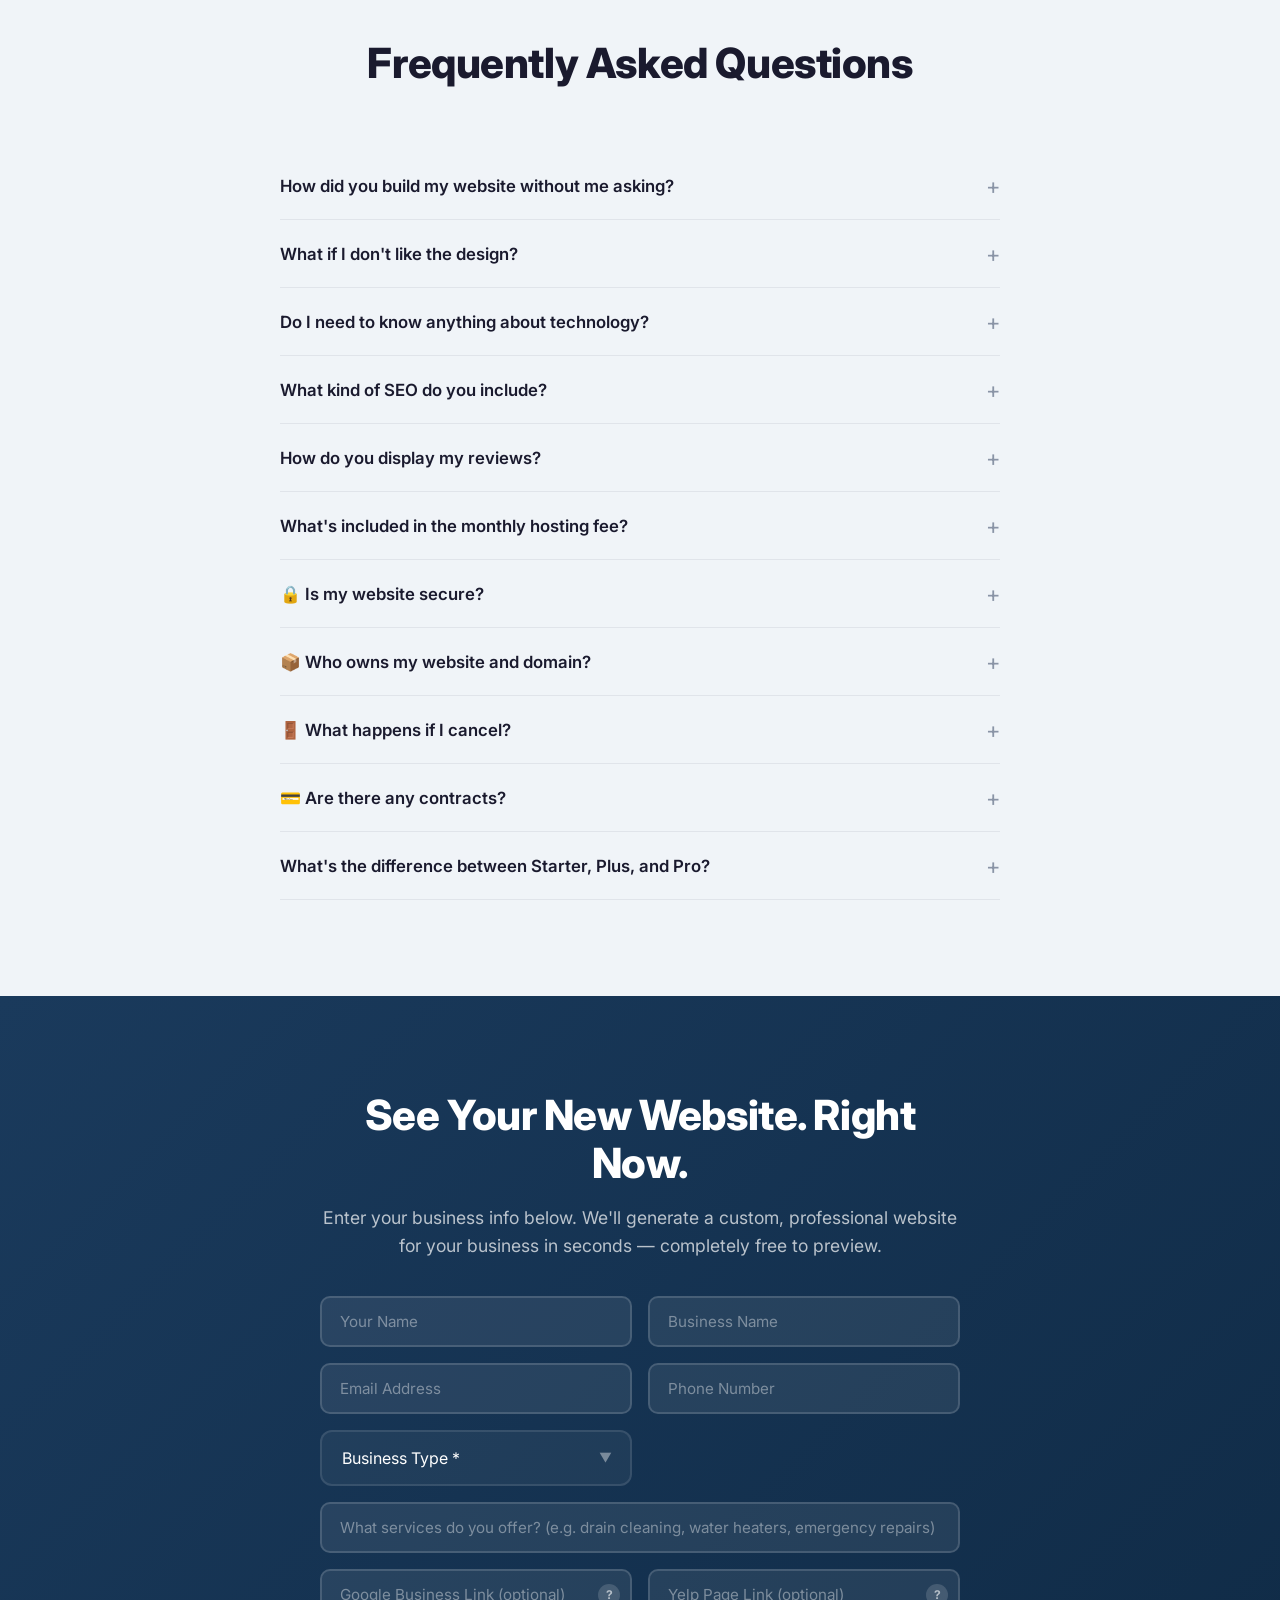
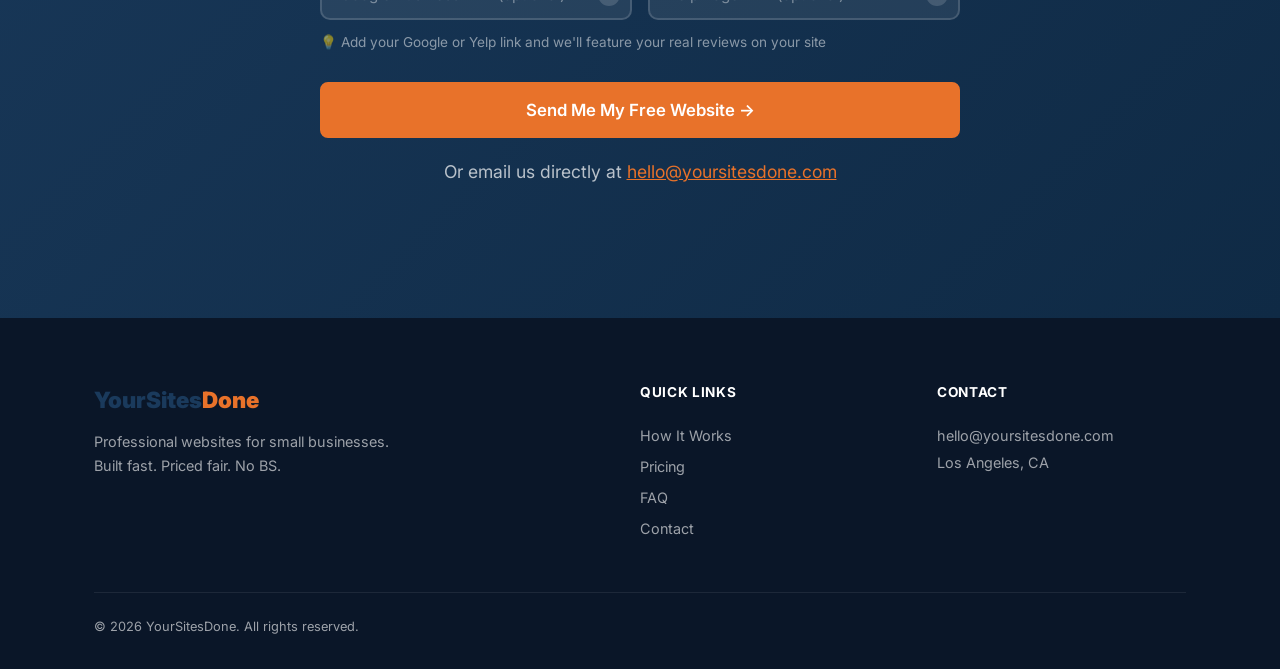
==== commit 772766ed: "Add testimonials section to index.html for showcasing client feedback" ====
--- a/index.html
+++ b/index.html
@@ -319,6 +319,42 @@
                 </ul>
 
                 <a href="#contact" class="btn btn-lg" style="background: #fff; color: #ff6b35; font-weight: 800; font-size: 1.2rem; padding: 1rem 2.5rem; border-radius: 12px; text-decoration: none; display: inline-block; box-shadow: 0 4px 16px rgba(0,0,0,0.2);">See Your Free Preview →</a>
+            </div>
+        </div>
+    </section>
+
+    <!-- Testimonials -->
+    <section class="section">
+        <div class="container">
+            <div class="section-header">
+                <h2>What Business Owners Say</h2>
+                <p>Real results from local businesses we've helped get online.</p>
+            </div>
+            <div class="testimonials">
+                <div class="testimonial">
+                    <div class="stars">★★★★★</div>
+                    <p>"They built my site before I even called them. I looked at it once and signed up on the spot. Best $9 I spend every month."</p>
+                    <div class="testimonial-author">
+                        <strong>Mike R.</strong>
+                        <span>South Bay Plumbing</span>
+                    </div>
+                </div>
+                <div class="testimonial">
+                    <div class="stars">★★★★★</div>
+                    <p>"I'd been putting off getting a website for years. These guys had mine live in two days, and I started getting calls off Google that same week."</p>
+                    <div class="testimonial-author">
+                        <strong>Carlos M.</strong>
+                        <span>Pacific Coast Electric</span>
+                    </div>
+                </div>
+                <div class="testimonial">
+                    <div class="stars">★★★★★</div>
+                    <p>"No contracts, no runaround, and it looks better than competitors paying ten times as much. They handle everything so I can focus on the work."</p>
+                    <div class="testimonial-author">
+                        <strong>Dana T.</strong>
+                        <span>Redondo Roofing &amp; Repair</span>
+                    </div>
+                </div>
             </div>
         </div>
     </section>
